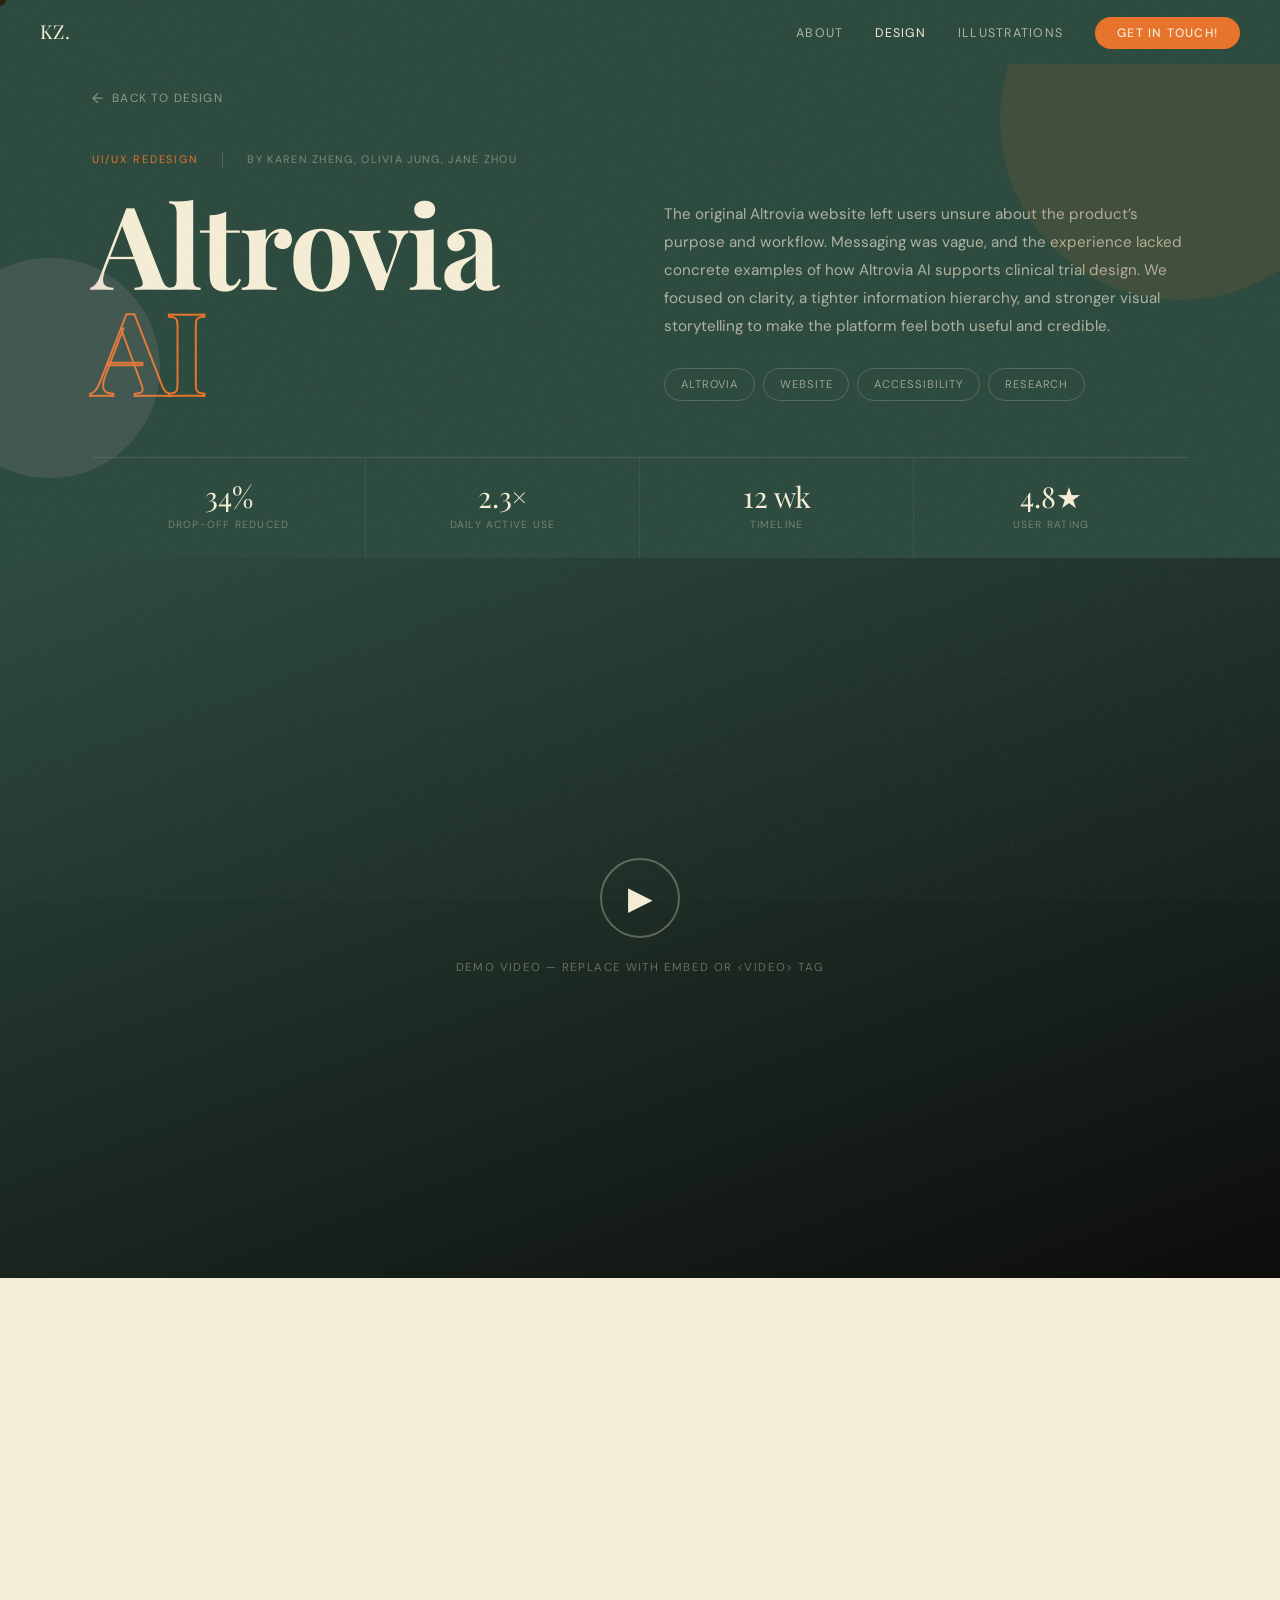
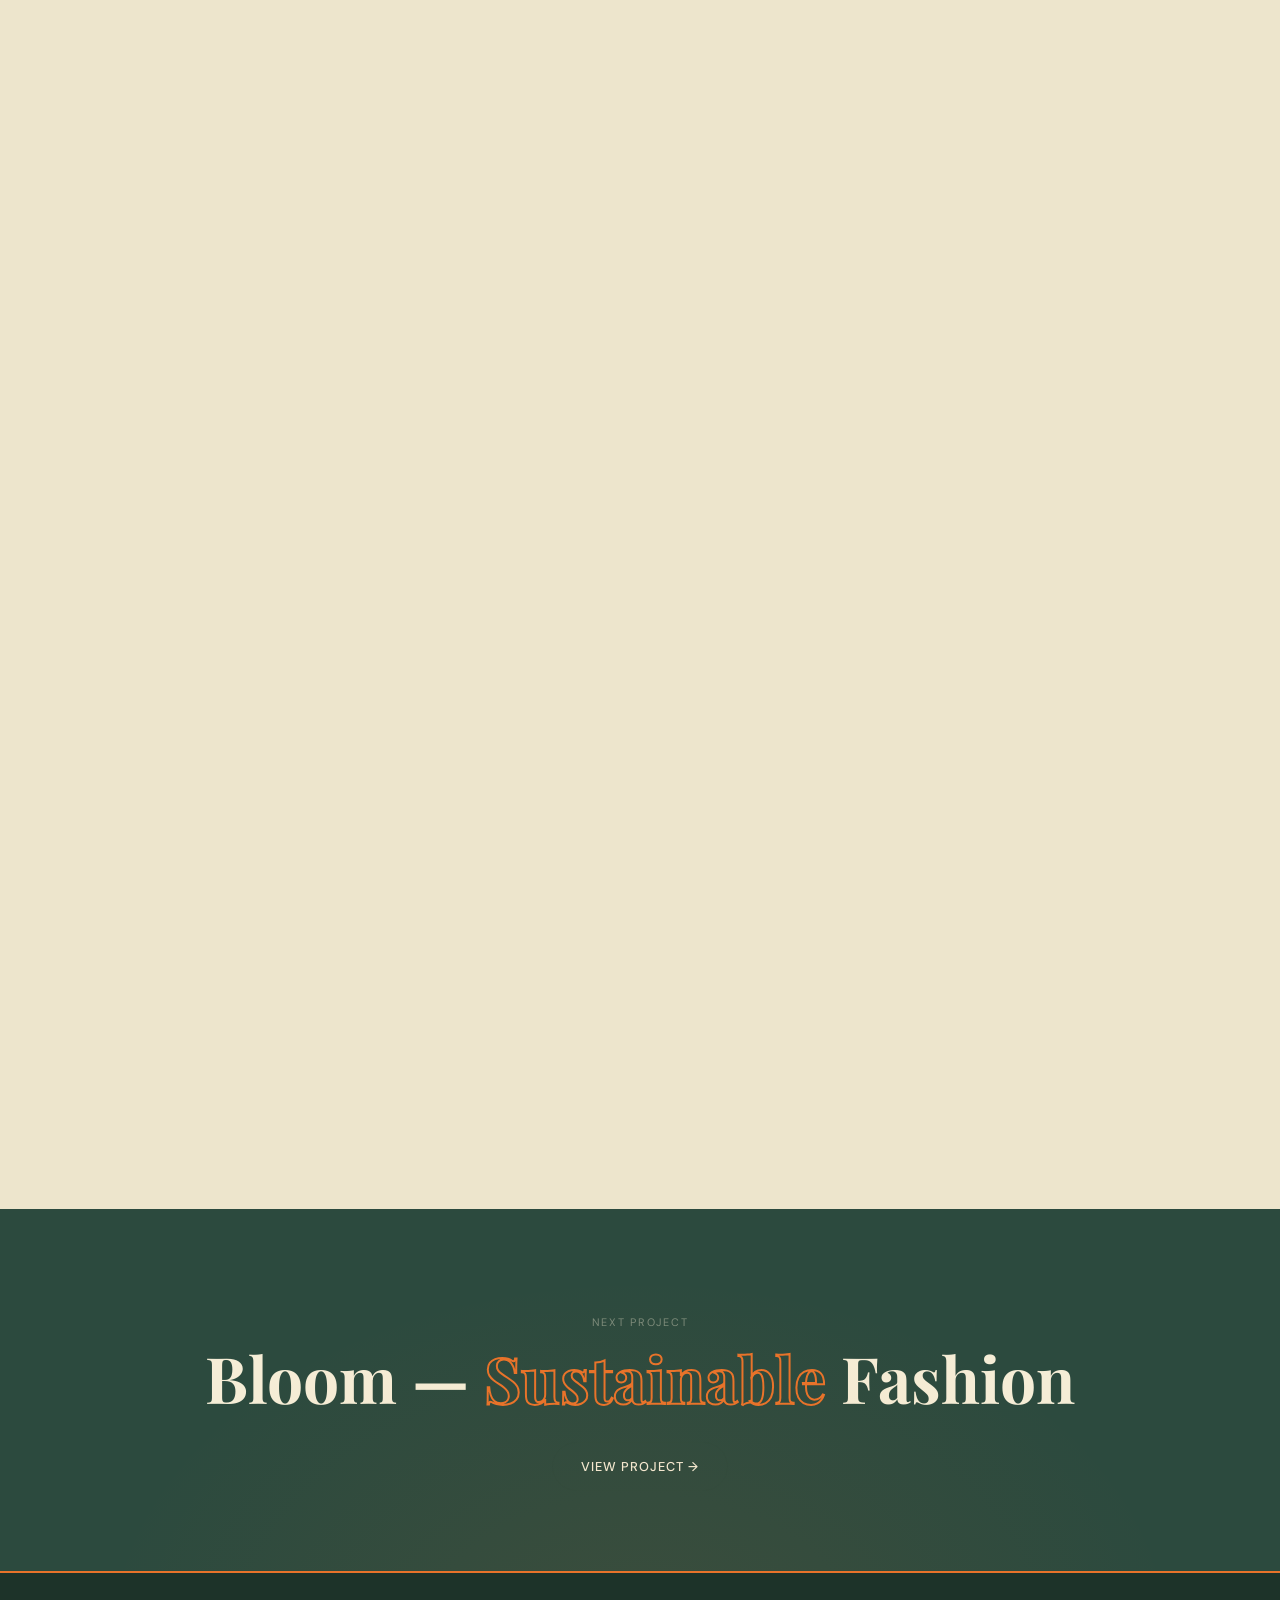
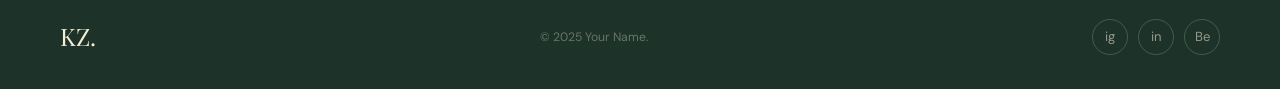
==== Altrovia.html @ 51921fb5 "meow" ====
<!DOCTYPE html>
<html lang="en">
<head>
  <meta charset="UTF-8"/>
  <meta name="viewport" content="width=device-width, initial-scale=1.0"/>
  <title>Altrovia AI — UI/UX Redesign</title>

  <link rel="preconnect" href="https://fonts.googleapis.com">
  <link rel="preconnect" href="https://fonts.gstatic.com" crossorigin>
  <link href="https://fonts.googleapis.com/css2?family=Playfair+Display:ital,wght@0,700;1,700&family=DM+Sans:wght@300;400;500&display=swap" rel="stylesheet">

  <link rel="stylesheet" href="css/style.css">
  <style>
    body { cursor: none; }

    /* ════════════════════════════════════════════════════════
       PROJECT HERO
    ════════════════════════════════════════════════════════ */
    .project-hero {
      background: var(--green);
      padding: 60px 0 0;
      position: relative;
      overflow: hidden;
    }
    .project-hero::before {
      content: '';
      position: absolute; top: -60px; right: -80px;
      width: 360px; height: 360px;
      background: var(--orange); border-radius: 50%; opacity: .1;
      pointer-events: none;
    }
    .project-hero::after {
      content: '';
      position: absolute; bottom: 80px; left: -60px;
      width: 220px; height: 220px;
      background: var(--mauve); border-radius: 50%; opacity: .15;
      pointer-events: none;
    }

    /* ── Back link ── */
    .back-link {
      display: inline-flex; align-items: center; gap: 8px;
      font-size: .74rem; letter-spacing: .1em; text-transform: uppercase;
      color: rgba(245,237,214,.5);
      transition: color .2s, gap .2s;
      margin-bottom: 40px;
    }
    .back-link:hover { color: var(--cream); gap: 12px; }
    .back-link::before { content: '←'; font-size: .9rem; }

    /* ── Top metadata strip ── */
    .project-meta-strip {
      display: flex; align-items: center; gap: 24px; flex-wrap: wrap;
      margin-bottom: 20px;
    }
    .project-cat {
      font-size: .68rem; letter-spacing: .16em; text-transform: uppercase;
      color: var(--orange);
    }
    .meta-divider { width: 1px; height: 14px; background: rgba(245,237,214,.2); }
    .project-year {
      font-size: .68rem; letter-spacing: .12em; text-transform: uppercase;
      color: rgba(245,237,214,.4);
    }

    /* ── Title + blurb ── */
    .project-title-wrap {
      display: grid;
      grid-template-columns: 1fr 1fr;
      gap: 48px;
      align-items: end;
      padding-bottom: 56px;
    }
    .project-title {
      font-family: var(--font-title);
      /* doubled size */
      font-size: clamp(2.8rem, 9vw, 9rem);
      line-height: .92; color: var(--cream);
      letter-spacing: -.02em;
    }
    .project-title em {
      font-style: normal;
      -webkit-text-stroke: 2px var(--orange);
      color: transparent;
    }
    /* .project-blurb-col {} */
    .project-blurb {
      font-size: .95rem; line-height: 1.85;
      color: rgba(245,237,214,.65);
      margin-bottom: 28px;
    }
    .project-tags { display: flex; flex-wrap: wrap; gap: 8px; }
    .project-tag {
      padding: 6px 16px; border-radius: var(--r-pill);
      border: 1.5px solid rgba(245,237,214,.2);
      font-size: .7rem; letter-spacing: .08em; text-transform: uppercase;
      color: rgba(245,237,214,.55);
      transition: border-color .2s, color .2s;
    }
    .project-tag:hover { border-color: var(--orange); color: var(--cream); }

    /* ── Stat row ── */
    .project-stats {
      display: grid;
      grid-template-columns: repeat(4, 1fr);
      border-top: 1px solid rgba(245,237,214,.12);
    }
    .project-stat {
      padding: 24px 0;
      border-right: 1px solid rgba(245,237,214,.08);
      display: flex;
      flex-direction: column;
      align-items: center;
      justify-content: center;
      text-align: center;
    }
    .project-stat:last-child { border-right: none; }
    .stat-val {
      font-family: var(--font-title);
      font-size: 1.8rem; color: var(--cream); line-height: 1;
      margin-bottom: 6px;
    }
    .stat-lbl {
      font-size: .65rem; letter-spacing: .12em; text-transform: uppercase;
      color: rgba(245,237,214,.35);
    }

    /* ════════════════════════════════════════════════════════
       VIDEO SECTION
    ════════════════════════════════════════════════════════ */
    #video-section {
      background: var(--ink);
      padding: 0;
    }
    .video-wrap {
      position: relative;
      width: 100%;
      aspect-ratio: 16 / 9;
      background: #0d0d0b;
      overflow: hidden;
    }
    .video-wrap iframe,
    .video-wrap video {
      position: absolute; inset: 0;
      width: 100%; height: 100%;
      border: none;
    }
    /* Placeholder when no video is set */
    .video-placeholder {
      position: absolute; inset: 0;
      display: flex; flex-direction: column;
      align-items: center; justify-content: center;
      gap: 20px;
      background: linear-gradient(160deg, var(--green) 0%, #0d0d0b 100%);
    }
    .play-ring {
      width: 80px; height: 80px; border-radius: 50%;
      border: 2.5px solid rgba(245,237,214,.3);
      display: flex; align-items: center; justify-content: center;
      font-size: 2rem; color: var(--cream);
      transition: border-color .2s, transform .2s;
    }
    .video-placeholder:hover .play-ring { border-color: var(--orange); transform: scale(1.08); }
    .video-placeholder p {
      font-size: .72rem; letter-spacing: .12em; text-transform: uppercase;
      color: rgba(245,237,214,.35);
    }

    /* ════════════════════════════════════════════════════════
       PROJECT OVERVIEW (below video)
    ════════════════════════════════════════════════════════ */
    #overview {
      background: var(--cream);
      padding: 80px 0;
    }
    .overview-grid {
      display: grid;
      grid-template-columns: 1fr 1fr;
      gap: 72px;
      align-items: start;
    }
    .overview-label {
      font-size: .68rem; letter-spacing: .16em; text-transform: uppercase;
      color: var(--orange); margin-bottom: 14px;
    }
    .overview-title {
      font-family: var(--font-title);
      font-size: clamp(1.8rem, 3.5vw, 2.8rem);
      line-height: 1.05; margin-bottom: 24px; color: var(--ink);
    }
    .overview-title em { font-style: italic; color: var(--green); }
    .overview-body {
      font-size: .92rem; line-height: 1.9; color: var(--ink-muted);
    }
    .overview-body + .overview-body { margin-top: 16px; }

    /* Detail list */
    .detail-list { display: flex; flex-direction: column; gap: 20px; margin-top: 8px; }
    .detail-row {
      display: flex; gap: 16px; padding-bottom: 20px;
      border-bottom: 1px solid var(--border);
    }
    .detail-row:last-child { border-bottom: none; padding-bottom: 0; }
    .detail-key {
      font-size: .68rem; letter-spacing: .12em; text-transform: uppercase;
      color: var(--ink-muted); min-width: 90px; padding-top: 2px;
    }
    .detail-val { font-size: .9rem; color: var(--ink); line-height: 1.55; }

    /* ════════════════════════════════════════════════════════
       PROCESS SECTION (masonry galleries)
    ════════════════════════════════════════════════════════ */
    #process-section {
      background: var(--surface);
      padding: 80px 0 100px;
    }
    .process-header {
      display: flex; align-items: flex-end; justify-content: space-between;
      margin-bottom: 56px; gap: 24px;
    }
    .process-header-left {}

    /* Phase dividers */
    .phase-block { margin-bottom: 72px; }
    .phase-block:last-child { margin-bottom: 0; }
    .phase-label-row {
      display: flex; align-items: center; gap: 16px;
      margin-bottom: 28px;
    }
    .phase-num {
      font-family: var(--font-title); font-size: 3.5rem;
      color: var(--border); line-height: 1;
    }
    /* .phase-info {} */
    .phase-tag {
      font-size: .66rem; letter-spacing: .14em; text-transform: uppercase;
      color: var(--orange); margin-bottom: 4px;
    }
    .phase-title {
      font-family: var(--font-title);
      font-size: 1.5rem; color: var(--ink); line-height: 1.1;
    }
    .phase-desc {
      font-size: .88rem; line-height: 1.75; color: var(--ink-muted);
      max-width: 600px; margin-bottom: 28px;
    }

    /* ── MASONRY (same engine as illustrations page) ── */
    .masonry {
      columns: 4;
      column-gap: 14px;
    }
    .masonry-item {
      break-inside: avoid;
      margin-bottom: 14px;
      border-radius: var(--r-lg);
      overflow: hidden;
      cursor: pointer;
      position: relative;
      background: var(--cream);
      border: 1px solid var(--border);
    }
    .masonry-item img {
      display: block; width: 100%; height: 100%;
      object-fit: cover;
      transition: transform .5s var(--ease);
      border-radius: 0;
    }
    .masonry-item .img-placeholder {
      width: 100%;
      display: flex; align-items: center; justify-content: center;
      flex-direction: column; gap: 8px;
      font-size: 2rem; color: var(--ink-muted);
      background: var(--surface);
    }
    .masonry-item .overlay {
      position: absolute; inset: 0;
      background: rgba(44,74,62,.0);
      display: flex; align-items: flex-end; padding: 16px;
      transition: background .3s var(--ease);
      border-radius: var(--r-lg);
    }
    .masonry-item:hover .overlay { background: rgba(44,74,62,.55); }
    .masonry-item:hover img       { transform: scale(1.04); }
    .overlay-title {
      font-family: var(--font-title); font-size: .95rem; color: var(--cream);
      opacity: 0; transform: translateY(6px);
      transition: opacity .28s, transform .28s;
      line-height: 1.2;
    }
    .masonry-item:hover .overlay-title { opacity: 1; transform: translateY(0); }

    @media (max-width: 1100px) { .masonry { columns: 3; } }
    @media (max-width: 720px)  { .masonry { columns: 2; column-gap: 10px; } .masonry-item { margin-bottom: 10px; } }
    @media (max-width: 420px)  { .masonry { columns: 1; } }

    /* ════════════════════════════════════════════════════════
       LIGHTBOX
    ════════════════════════════════════════════════════════ */
    .lightbox {
      position: fixed; inset: 0; z-index: 1000;
      background: rgba(20,18,14,.94);
      backdrop-filter: blur(14px);
      display: flex; align-items: center; justify-content: center;
      padding: 24px;
      opacity: 0; visibility: hidden;
      transition: opacity .3s var(--ease), visibility 0s linear .3s;
    }
    .lightbox.open {
      opacity: 1; visibility: visible;
      transition: opacity .3s var(--ease), visibility 0s linear 0s;
    }

    .lb-inner {
      display: grid;
      grid-template-columns: 1fr 300px;
      max-width: 1060px; width: 100%;
      max-height: 88vh;
      background: var(--cream);
      border-radius: var(--r-xl);
      overflow: hidden;
      box-shadow: 0 40px 120px rgba(0,0,0,.55);
      transform: scale(.94) translateY(12px);
      transition: transform .32s var(--ease);
      will-change: transform;
    }
    .lightbox.open .lb-inner { transform: scale(1) translateY(0); }

    /* Dragging state for swipe-down */
    .lb-inner.dragging { transition: none; }

    /* ── Image side ── */
    .lb-img-wrap {
      position: relative;
      display: flex; align-items: center; justify-content: center;
      background: var(--surface);
      overflow: hidden;
      min-height: 360px;
    }
    .lb-img-wrap img {
      max-width: 100%; max-height: 88vh;
      width: 100%; height: 100%;
      object-fit: contain;
      border-radius: 0; display: block;
    }
    .lb-img-wrap .img-placeholder {
      width: 100%; min-height: 360px;
      display: flex; align-items: center; justify-content: center;
      flex-direction: column; gap: 14px;
      font-size: 4.5rem; color: var(--ink-muted);
    }

    /* Arrows */
    .lb-arrow {
      position: absolute; top: 50%; transform: translateY(-50%);
      width: 42px; height: 42px; border-radius: 50%;
      background: rgba(245,237,214,.88); border: none;
      display: flex; align-items: center; justify-content: center;
      cursor: pointer; font-size: 1rem; color: var(--ink);
      transition: background .2s, transform .2s; z-index: 2;
    }
    .lb-arrow:hover { background: var(--orange); color: var(--cream); transform: translateY(-50%) scale(1.08); }
    .lb-prev { left: 12px; }
    .lb-next { right: 12px; }

    /* ── Info panel ── */
    .lb-info {
      display: flex; flex-direction: column;
      padding: 32px 28px;
      border-left: 1px solid var(--border);
      overflow-y: auto; min-height: 0;
    }
    .lb-close {
      align-self: flex-end; flex-shrink: 0;
      width: 34px; height: 34px; border-radius: 50%;
      border: 1.5px solid var(--border); background: transparent;
      display: flex; align-items: center; justify-content: center;
      cursor: pointer; font-size: .95rem; color: var(--ink-muted);
      transition: background .2s, color .2s;
      margin-bottom: 28px;
    }
    .lb-close:hover { background: var(--green); color: var(--cream); border-color: var(--green); }

    /* Swipe-down handle (mobile) */
    .lb-drag-handle {
      display: none;
      width: 40px; height: 4px;
      background: var(--border); border-radius: 2px;
      margin: 0 auto 20px;
    }

    .lb-counter { font-size: .66rem; letter-spacing: .14em; text-transform: uppercase; color: var(--orange); margin-bottom: 10px; }
    .lb-title   { font-family: var(--font-title); font-size: 1.6rem; line-height: 1.1; color: var(--ink); margin-bottom: 10px; }
    .lb-medium  { font-size: .7rem; letter-spacing: .1em; text-transform: uppercase; color: var(--ink-muted); margin-bottom: 18px; }
    .lb-caption { font-size: .88rem; line-height: 1.8; color: var(--ink-muted); flex: 1; margin-bottom: 20px; }
    .lb-tags    { display: flex; flex-wrap: wrap; gap: 7px; margin-top: auto; }
    .lb-tag     { padding: 5px 13px; border-radius: var(--r-pill); border: 1.5px solid var(--border); font-size: .68rem; letter-spacing: .06em; text-transform: uppercase; color: var(--ink-muted); }
    .lb-progress      { height: 2px; background: var(--border); margin-top: 20px; border-radius: 2px; overflow: hidden; }
    .lb-progress-fill { height: 100%; background: var(--orange); transition: width .3s var(--ease); }

    /* ── Mobile lightbox ── */
    @media (max-width: 720px) {
      .lightbox  { padding: 0; align-items: flex-end; }
      .lb-inner  {
        grid-template-columns: 1fr;
        grid-template-rows: auto auto;
        max-height: 96svh;
        border-radius: var(--r-xl) var(--r-xl) 0 0;
        width: 100%;
      }
      .lb-drag-handle { display: block; }
      .lb-img-wrap { min-height: 50vw; max-height: 58svh; }
      .lb-info {
        padding: 0 22px 32px;
        border-left: none; border-top: 1px solid var(--border);
        max-height: 42svh;
      }
      .lb-close   { display: none; }
      .lb-arrow   { display: none; }
      .lb-title   { font-size: 1.25rem; }
      .swipe-hint { display: flex; align-items: center; gap: 8px; font-size: .66rem; letter-spacing: .1em; text-transform: uppercase; color: var(--ink-muted); margin-bottom: 14px; }
      .swipe-hint::before { content: '← swipe →'; }
    }
    @media (min-width: 721px) {
      .swipe-hint { display: none; }
    }

    /* ════════════════════════════════════════════════════════
       NEXT PROJECT FOOTER CTA
    ════════════════════════════════════════════════════════ */
    .next-project {
      background: var(--green);
      padding: 80px 0;
      text-align: center;
      position: relative; overflow: hidden;
    }
    .next-project::before {
      content: '';
      position: absolute; inset: 0;
      background: radial-gradient(ellipse at 50% 120%, var(--orange) 0%, transparent 60%);
      opacity: .08;
    }
    .next-label { font-size: .68rem; letter-spacing: .16em; text-transform: uppercase; color: rgba(245,237,214,.4); margin-bottom: 14px; }
    .next-title {
      font-family: var(--font-title);
      font-size: clamp(2rem, 5vw, 4rem);
      color: var(--cream); line-height: 1.0; margin-bottom: 32px;
    }
    .next-title em { font-style: normal; -webkit-text-stroke: 2px var(--orange); color: transparent; }

    /* ════════════════════════════════════════════════════════
       RESPONSIVE
    ════════════════════════════════════════════════════════ */
    @media (max-width: 900px) {
      .project-title-wrap { grid-template-columns: 1fr; gap: 28px; padding-bottom: 40px; }
      .project-stats { grid-template-columns: repeat(2, 1fr); }
      .project-stat { border-right: none; border-bottom: 1px solid rgba(245,237,214,.08); padding: 20px 0; }
      .project-stat:nth-child(2n) { padding-left: 24px; }
      .overview-grid { grid-template-columns: 1fr; gap: 40px; }
      .process-header { flex-direction: column; align-items: flex-start; gap: 16px; }
    }
    @media (max-width: 640px) {
      .project-stats { grid-template-columns: repeat(2, 1fr); }
      .project-hero { padding: 104px 0 0; }
    }
  </style>
</head>
<body>

  <div class="cursor" id="cursor"></div>

  <!-- ── NAV ─────────────────────────────────────────────── -->
  <nav>
    <a href="index.html" class="nav-logo">KZ.</a>
    <ul class="nav-links">
      <li><a href="index.html#about">About</a></li>
      <li><a href="index.html#design" style="color:var(--cream);">Design</a></li>
      <li><a href="illustrations.html">Illustrations</a></li>
      <li><a href="index.html#contact" class="nav-cta">Get in touch!</a></li>
    </ul>
    <div class="hamburger" id="hamburger" aria-label="Menu">
      <span></span><span></span><span></span>
    </div>
  </nav>
  <div class="mobile-menu" id="mobileMenu">
    <a href="index.html#about"   class="mob-link">About</a>
    <a href="index.html#design" class="mob-link">Design</a>
    <a href="illustrations.html" class="mob-link">Illustrations</a>
    <div class="mob-divider"></div>
    <a href="index.html#contact" class="mob-link mob-cta">Get in touch! ✦</a>
  </div>

  <!-- ════════════════════════════════════════════════════
       PROJECT HERO
  ════════════════════════════════════════════════════ -->
  <header class="project-hero">
    <div class="container">

      <!-- CONFIG: href back to wherever the project was linked from -->
      <a href="index.html#design" class="back-link">Back to Design</a>

      <div class="project-meta-strip">
        <span class="project-cat">UI/UX Redesign</span>
        <div class="meta-divider"></div>
        <span class="project-year">By Karen Zheng, Olivia Jung, Jane Zhou</span>
      </div>

      <div class="project-title-wrap">
        <div>
          <h1 class="project-title">Altrovia <em>AI</em></h1>
        </div>
        <div class="project-blurb-col">
          <p class="project-blurb">
            The original Altrovia website left users unsure about the product’s
            purpose and workflow. Messaging was vague, and the experience lacked
            concrete examples of how Altrovia AI supports clinical trial design.
            We focused on clarity, a tighter information hierarchy, and stronger
            visual storytelling to make the platform feel both useful and credible.
          </p>
          <div class="project-tags">
            <span class="project-tag">Altrovia</span>
            <span class="project-tag">Website</span>
            <span class="project-tag">Accessibility</span>
            <span class="project-tag">Research</span>
          </div>
        </div>
      </div>

      <!-- CONFIG: update numbers -->
      <div class="project-stats">
        <div class="project-stat">
          <div class="stat-val">34%</div>
          <div class="stat-lbl">Drop-off Reduced</div>
        </div>
        <div class="project-stat">
          <div class="stat-val">2.3×</div>
          <div class="stat-lbl">Daily Active Use</div>
        </div>
        <div class="project-stat">
          <div class="stat-val">12 wk</div>
          <div class="stat-lbl">Timeline</div>
        </div>
        <div class="project-stat">
          <div class="stat-val">4.8★</div>
          <div class="stat-lbl">User Rating</div>
        </div>
      </div>

    </div>
  </header>

  <!-- ════════════════════════════════════════════════════
       VIDEO
  ════════════════════════════════════════════════════ -->
  <section id="video-section">
    <div class="video-wrap">
      <!--
        CONFIG: Paste your demo video here. Three options:

        A) YouTube embed:
        <iframe src="https://www.youtube.com/embed/YOUR_VIDEO_ID?autoplay=0&rel=0"
                allow="accelerometer; autoplay; clipboard-write; encrypted-media; gyroscope; picture-in-picture"
                allowfullscreen></iframe>

        B) Vimeo embed:
        <iframe src="https://player.vimeo.com/video/YOUR_VIDEO_ID"
                allow="autoplay; fullscreen; picture-in-picture"
                allowfullscreen></iframe>

        C) Self-hosted video file:
        <video controls poster="images/projects/wavelength/thumbnail.jpg">
          <source src="images/projects/wavelength/demo.mp4" type="video/mp4">
        </video>

        Until you add a real video, the placeholder below shows:
      -->
      <div class="video-placeholder" id="videoPlaceholder">
        <div class="play-ring">▶</div>
        <p>Demo video — replace with embed or &lt;video&gt; tag</p>
      </div>
    </div>
  </section>

  <!-- ════════════════════════════════════════════════════
       OVERVIEW
  ════════════════════════════════════════════════════ -->
  <section id="overview">
    <div class="container">
      <div class="overview-grid">

        <div class="reveal">
          <p class="overview-label">Problem</p>
          <h2 class="overview-title">Altrovia wasn't clear<br>about its value.</h2>
          <p class="overview-body">
            The original site did not clearly communicate Altrovia AI’s value or
            how it fits into a researcher’s workflow. Users needed faster access
            to the product’s core capabilities and practical use cases.
          </p>
          <p class="overview-body" style="margin-top:16px;">
            The redesign made the product narrative more direct while also
            showcasing interface screens so visitors can immediately understand
            how Altrovia supports trial planning and analysis.
          </p>
        </div>

        <div class="reveal reveal-delay-1">
          <p class="overview-label">Solution</p>
          <h2 class="overview-title">Clarify the product<br>and show how it works.</h2>
          <p class="overview-body">
            We rephrased website descriptions to make Altrovia AI’s functionality
            clear and concise. We also incorporated a concrete visual of the
            interface so viewers can see what designing a clinical trial looks like,
            rather than just reading about it.
          </p>
          <div class="detail-list" style="margin-top:24px;">
            <div class="detail-row">
              <span class="detail-key">Role</span>
              <span class="detail-val">UI/UX Redesign</span>
            </div>
            <div class="detail-row">
              <span class="detail-key">Team</span>
              <span class="detail-val">Karen, Olivia, Jane</span>
            </div>
            <div class="detail-row">
              <span class="detail-key">Focus</span>
              <span class="detail-val">Clarity, accessibility, interactivity</span>
            </div>
          </div>
        </div>

      </div>
    </div>
  </section>

  <!-- ════════════════════════════════════════════════════
       PROCESS — masonry galleries per phase
  ════════════════════════════════════════════════════ -->
  <section id="process-section">
    <div class="container">

      <div class="process-header reveal">
        <div class="process-header-left">
          <h2 class="overview-title" style="margin-bottom:0;">How it came <em>together.</em></h2>
        </div>
      </div>

      <!-- ══ PHASE 1 ══════════════════════════════════════ -->
      <div class="phase-block reveal">
        <div class="phase-label-row">
          <div class="phase-num">01</div>
          <div class="phase-info">
            <h3 class="phase-title">Start with wireframes and references.</h3>
          </div>
        </div>
        <p class="phase-desc">
          We opened the redesign by building wireframes and mapping reference
          patterns. The objective was to establish a cleaner information
          hierarchy and present Altrovia’s core capabilities in a more credible,
          approachable way.
        </p>

        <!--
          CONFIG: Add images for this phase.
          Each .masonry-item needs:
            data-title   : image title in lightbox
            data-medium  : subtitle (e.g. "User Interview Notes")
            data-caption : description shown in the panel
            data-tags    : comma-separated

          Replace .img-placeholder with <img src="..." alt="...">
          Heights on placeholders control the masonry puzzle effect —
          vary them (200px, 300px, 400px etc.) for visual rhythm.
        -->
        <div class="masonry" data-gallery="phase1">

          <div class="masonry-item"
            data-title="Wireframe 1" data-medium="Design · Altrovia"
            data-caption="Initial wireframe showing the homepage structure and feature hierarchy, grounded in Altrovia's core product goals."
            data-tags="wireframe,home,structure">
            <img src="images/Altrovia_Images/Altrovia_Wireframe1.png" alt="Altrovia wireframe 1">
            <div class="overlay"><div class="overlay-title">Wireframe 1</div></div>
          </div>

          <div class="masonry-item"
            data-title="Wireframe 2" data-medium="Design · Altrovia"
            data-caption="Second wireframe emphasizing onboarding flow and clear value communication for researchers."
            data-tags="wireframe,onboarding,clarity">
            <img src="images/Altrovia_Images/Altrovia_Wireframe2.png" alt="Altrovia wireframe 2">
            <div class="overlay"><div class="overlay-title">Wireframe 2</div></div>
          </div>

          <div class="masonry-item"
            data-title="Wireframe 3" data-medium="Design · Altrovia"
            data-caption="Third wireframe iteration focused on the main task flow and streamlined access to core functionality."
            data-tags="wireframe,workflow,interaction">
            <img src="images/Altrovia_Images/Altrovia_Wireframe3.png" alt="Altrovia wireframe 3">
            <div class="overlay"><div class="overlay-title">Wireframe 3</div></div>
          </div>

          <div class="masonry-item"
            data-title="Wireframe 4" data-medium="Design · Altrovia"
            data-caption="Final wireframe used to align the page layout and navigation before moving into high-fidelity polish."
            data-tags="wireframe,final,layout">
            <img src="images/Altrovia_Images/Altrovia_Wireframe4.png" alt="Altrovia wireframe 4">
            <div class="overlay"><div class="overlay-title">Wireframe 4</div></div>
          </div>

          <!--
          <div class="masonry-item"
            data-title="HMW Workshop Notes" data-medium="Synthesis · FigJam"
            data-caption="'How Might We' session with the full team. 80+ prompts reduced to 12 actionable directions. The winning frame: 'curiosity over correction'."
            data-tags="ideation,workshop,synthesis">
            <div class="img-placeholder" style="height:200px;background:linear-gradient(160deg,var(--green),var(--mauve));">💡</div>
            <div class="overlay"><div class="overlay-title">HMW Workshop Notes</div></div>
          </div>
          -->

        </div>
      </div>

      <!-- ══ PHASE 2 ══════════════════════════════════════ -->
      <div class="phase-block reveal">
        <div class="phase-label-row">
          <div class="phase-num">02</div>
          <div class="phase-info">
            <h3 class="phase-title">Draft, refine, and simplify.</h3>
          </div>
        </div>
        <p class="phase-desc">
          From wireframes to Figma prototypes, we refined the interface to reduce
          friction and improve clarity. Each iteration prioritized straightforward
          navigation and meaningful content over decorative detail.
        </p>

        <div class="masonry" data-gallery="phase2">

          <div class="masonry-item"
            data-title="Lo-fi Sketches" data-medium="Design · Paper"
            data-caption="First round of sketches exploring the check-in flow. Deliberately rough — I've learned that high-fidelity wireframes too early anchors teams to specific solutions."
            data-tags="sketches,lo-fi,ideation">
            <div class="img-placeholder" style="height:360px;background:linear-gradient(145deg,#e8e0d0,var(--surface));border:1px solid var(--border);">✏️</div>
            <div class="overlay"><div class="overlay-title">Lo-fi Sketches</div></div>
          </div>

          <div class="masonry-item"
            data-title="Mid-fi Wireframes" data-medium="Design · Figma"
            data-caption="8 screens covering the core check-in loop. Focus at this stage was purely on information hierarchy and interaction model — no visual styling."
            data-tags="wireframes,mid-fi,figma">
            <div class="img-placeholder" style="height:280px;background:linear-gradient(155deg,var(--surface),var(--mauve));">📐</div>
            <div class="overlay"><div class="overlay-title">Mid-fi Wireframes</div></div>
          </div>

          <div class="masonry-item"
            data-title="Usability Test Recordings" data-medium="Research · Maze"
            data-caption="Round 2 usability test. Task completion rate went from 58% to 84% between rounds 1 and 2. The home screen hierarchy was the biggest blocker."
            data-tags="usability,testing,research">
            <div class="img-placeholder" style="height:220px;background:linear-gradient(160deg,var(--orange),var(--olive));">🎥</div>
            <div class="overlay"><div class="overlay-title">Usability Test Recordings</div></div>
          </div>

          <div class="masonry-item"
            data-title="Interaction Flows" data-medium="Design · Figma"
            data-caption="The full check-in flow mapped end-to-end. Every micro-interaction documented — timing, easing, transition type — before handoff to engineering."
            data-tags="interaction,flows,figma">
            <div class="img-placeholder" style="height:300px;background:linear-gradient(135deg,var(--green),var(--purple));">🔀</div>
            <div class="overlay"><div class="overlay-title">Interaction Flows</div></div>
          </div>

          <div class="masonry-item"
            data-title="Prototype — Check-in Flow" data-medium="Design · Principle"
            data-caption="High-fidelity prototype built in Principle for testing. The key interaction: a single dial that lets users set their emotional temperature without labeling it."
            data-tags="prototype,interaction,hifi">
            <div class="img-placeholder" style="height:400px;background:linear-gradient(150deg,var(--mauve),var(--orange));">📱</div>
            <div class="overlay"><div class="overlay-title">Prototype — Check-in Flow</div></div>
          </div>

        </div>
      </div>

      <!-- ══ PHASE 3 ══════════════════════════════════════ -->
      <div class="phase-block reveal">
        <div class="phase-label-row">
          <div class="phase-num">03</div>
          <div class="phase-info">
            <h3 class="phase-title">Combine strengths and polish the final product.</h3>
          </div>
        </div>
        <p class="phase-desc">
          Finally, we combined the strongest ideas from each concept, polished the
          designs, and delivered a final prototype that makes clinical trial
          planning easier to understand and easier to engage with.
        </p>

        <div class="masonry" data-gallery="phase3">

          <div class="masonry-item"
            data-title="Color System" data-medium="Visual Design · Figma"
            data-caption="Palette built around warmth and softness — intentionally avoiding clinical blues and greens. Each color has a named emotional association documented in the design tokens."
            data-tags="color,design system,tokens">
            <div class="img-placeholder" style="height:240px;background:linear-gradient(160deg,var(--mauve),var(--olive),var(--purple));">🎨</div>
            <div class="overlay"><div class="overlay-title">Color System</div></div>
          </div>

          <div class="masonry-item"
            data-title="Component Library" data-medium="Visual Design · Figma"
            data-caption="87 components across 12 categories, all with documented variants and states. Built with auto-layout and variables for easy theming."
            data-tags="components,design system,figma">
            <div class="img-placeholder" style="height:320px;background:linear-gradient(145deg,var(--green),var(--olive));">🧩</div>
            <div class="overlay"><div class="overlay-title">Component Library</div></div>
          </div>

          <div class="masonry-item"
            data-title="Final Screens — Home" data-medium="Visual Design · Figma"
            data-caption="The home screen after 11 iterations. No streak counter. No gamification. Just a warm prompt, today's check-in, and a quiet record of the past week."
            data-tags="final ui,screens,ios">
            <div class="img-placeholder" style="height:440px;background:linear-gradient(155deg,var(--mauve),var(--green));">✨</div>
            <div class="overlay"><div class="overlay-title">Final Screens — Home</div></div>
          </div>

          <div class="masonry-item"
            data-title="Dark Mode System" data-medium="Visual Design · Figma"
            data-caption="Dark mode was designed in parallel, not as an afterthought. Every color token has a corresponding dark-mode value. Tested for WCAG AA compliance throughout."
            data-tags="dark mode,accessibility,tokens">
            <div class="img-placeholder" style="height:270px;background:linear-gradient(145deg,#1a1a18,var(--purple));">🌙</div>
            <div class="overlay"><div class="overlay-title">Dark Mode System</div></div>
          </div>

          <div class="masonry-item"
            data-title="Motion Spec" data-medium="Visual Design · Principle"
            data-caption="Every animation in the app documented with easing curves, duration values, and intent. The check-in transition took 3 rounds to feel right — not too slow, not jarring."
            data-tags="motion,animation,spec">
            <div class="img-placeholder" style="height:200px;background:linear-gradient(160deg,var(--orange),var(--purple));">🎬</div>
            <div class="overlay"><div class="overlay-title">Motion Spec</div></div>
          </div>

        </div>
      </div>

    </div>
  </section>

  <!-- ════════════════════════════════════════════════════
       NEXT PROJECT CTA
  ════════════════════════════════════════════════════ -->
  <div class="next-project">
    <div class="container">
      <p class="next-label">Next Project</p>
      <!-- CONFIG: link to your next project page -->
      <h2 class="next-title">Bloom — <em>Sustainable</em> Fashion</h2>
      <a href="project.html" class="btn btn-outline">View Project →</a>
    </div>
  </div>

  <!-- ════════════════════════════════════════════════════
       FOOTER
  ════════════════════════════════════════════════════ -->
  <footer>
    <div class="footer-inner">
      <a href="index.html" class="footer-logo">KZ.</a>
      <p class="footer-copy">&copy; 2025 Your Name.</p>
      <div class="footer-socials">
        <a href="#" class="footer-soc" title="Instagram">ig</a>
        <a href="#" class="footer-soc" title="LinkedIn">in</a>
        <a href="#" class="footer-soc" title="Behance">Be</a>
      </div>
    </div>
  </footer>

  <!-- ════════════════════════════════════════════════════
       LIGHTBOX (single, shared across all galleries)
  ════════════════════════════════════════════════════ -->
  <div class="lightbox" id="lightbox" role="dialog" aria-modal="true">
    <div class="lb-inner" id="lbInner">

      <div class="lb-img-wrap" id="lbImgWrap">
        <button class="lb-arrow lb-prev" id="lbPrev" aria-label="Previous">&#8592;</button>
        <button class="lb-arrow lb-next" id="lbNext" aria-label="Next">&#8594;</button>
      </div>

      <div class="lb-info" id="lbInfoPanel">
        <div class="lb-drag-handle" id="lbDragHandle"></div>
        <button class="lb-close" id="lbClose" aria-label="Close">&#x2715;</button>
        <div class="swipe-hint"></div>
        <div class="lb-counter" id="lbCounter">1 / 5</div>
        <h2 class="lb-title"   id="lbTitle">Title</h2>
        <p  class="lb-medium"  id="lbMedium">Medium</p>
        <p  class="lb-caption" id="lbCaption">Caption text</p>
        <div class="lb-tags"   id="lbTags"></div>
        <div class="lb-progress">
          <div class="lb-progress-fill" id="lbProgressFill"></div>
        </div>
      </div>

    </div>
  </div>

  <script src="js/main.js"></script>
  <script>
  /* ══════════════════════════════════════════════════════
     LIGHTBOX + GALLERY ENGINE
  ══════════════════════════════════════════════════════ */
  (function () {

    const lightbox  = document.getElementById('lightbox');
    const lbInner   = document.getElementById('lbInner');
    const lbImgWrap = document.getElementById('lbImgWrap');
    const lbTitle   = document.getElementById('lbTitle');
    const lbMedium  = document.getElementById('lbMedium');
    const lbCaption = document.getElementById('lbCaption');
    const lbCounter = document.getElementById('lbCounter');
    const lbTags    = document.getElementById('lbTags');
    const lbFill    = document.getElementById('lbProgressFill');
    const lbClose   = document.getElementById('lbClose');
    const lbPrev    = document.getElementById('lbPrev');
    const lbNext    = document.getElementById('lbNext');
    const lbDrag    = document.getElementById('lbDragHandle');

    // All items across every gallery on the page
    const allItems = Array.from(document.querySelectorAll('.masonry-item'));
    let currentIndex = 0;
    let currentPool  = allItems; // items in the same phase as the opened image

    /* ── Open ── */
    function openLightbox(item) {
      // Build pool: same phase gallery as clicked item
      const parentGallery = item.closest('.masonry');
      currentPool  = Array.from(parentGallery.querySelectorAll('.masonry-item'));
      currentIndex = currentPool.indexOf(item);
      render();
      lightbox.classList.add('open');
      document.body.style.overflow = 'hidden';
    }

    /* ── Render current item into lightbox ── */
    function render() {
      const item = currentPool[currentIndex];

      // Clear image area (preserve buttons)
      lbImgWrap.querySelectorAll('img, .img-placeholder').forEach(el => el.remove());

      const srcImg = item.querySelector('img');
      if (srcImg) {
        const img = new Image();
        img.src = srcImg.src;
        img.alt = item.dataset.title || '';
        // ensure it fills the box properly
        img.style.width  = '100%';
        img.style.height = '100%';
        img.style.objectFit = 'contain';
        lbImgWrap.insertBefore(img, lbPrev);
      } else {
        const ph = item.querySelector('.img-placeholder').cloneNode(true);
        ph.style.cssText = 'width:100%;min-height:300px;height:100%;font-size:4rem;';
        lbImgWrap.insertBefore(ph, lbPrev);
      }

      lbTitle.textContent   = item.dataset.title   || '';
      lbMedium.textContent  = item.dataset.medium  || '';
      lbCaption.textContent = item.dataset.caption || '';
      lbCounter.textContent = `${currentIndex + 1} / ${currentPool.length}`;

      lbTags.innerHTML = '';
      (item.dataset.tags || '').split(',').filter(Boolean).forEach(t => {
        const s = document.createElement('span');
        s.className = 'lb-tag';
        s.textContent = t.trim();
        lbTags.appendChild(s);
      });

      lbFill.style.width = `${((currentIndex + 1) / currentPool.length) * 100}%`;
      lbPrev.style.opacity = '1';
      lbNext.style.opacity = '1';
    }

    /* ── Close ── */
    function close() {
      lightbox.classList.remove('open');
      document.body.style.overflow = '';
      resetDrag();
    }

    /* ── Navigate ── */
    function navigate(dir) {
      const total = currentPool.length;
      let next = currentIndex + dir;
      if (next < 0) next = total - 1;
      if (next >= total) next = 0;
      currentIndex = next;
      render();
    }

    /* ── Bind items ── */
    allItems.forEach(item => item.addEventListener('click', () => openLightbox(item)));

    lbClose.addEventListener('click', close);
    lbPrev.addEventListener('click',  e => { e.stopPropagation(); navigate(-1); });
    lbNext.addEventListener('click',  e => { e.stopPropagation(); navigate(+1); });
    lightbox.addEventListener('click', e => { if (e.target === lightbox) close(); });

    document.addEventListener('keydown', e => {
      if (!lightbox.classList.contains('open')) return;
      if (e.key === 'Escape')     close();
      if (e.key === 'ArrowLeft')  navigate(-1);
      if (e.key === 'ArrowRight') navigate(+1);
    });

    /* ════════════════════════════════════════════════════
       TOUCH — horizontal swipe (next/prev)
                + vertical swipe-down to close
    ════════════════════════════════════════════════════ */
    let touchStartX = 0, touchStartY = 0;
    let dragStartY  = 0, dragging = false;
    const CLOSE_THRESHOLD = 80; // px pulled down to trigger close

    function resetDrag() {
      lbInner.style.transform = '';
      lbInner.style.opacity   = '';
      lbInner.classList.remove('dragging');
      dragging = false;
    }

    lightbox.addEventListener('touchstart', e => {
      touchStartX = e.touches[0].clientX;
      touchStartY = e.touches[0].clientY;
      dragStartY  = touchStartY;
      dragging    = false;
    }, { passive: true });

    lightbox.addEventListener('touchmove', e => {
      const dx = e.touches[0].clientX - touchStartX;
      const dy = e.touches[0].clientY - touchStartY;

      // Decide gesture direction on first move
      if (!dragging && Math.abs(dy) > 8 && Math.abs(dy) > Math.abs(dx)) {
        // Vertical — only allow pull-down (positive dy)
        if (dy > 0) {
          dragging = true;
          lbInner.classList.add('dragging');
        }
      }

      if (dragging) {
        const pull = Math.max(0, dy);
        const scale = 1 - (pull / window.innerHeight) * 0.15;
        lbInner.style.transform = `translateY(${pull}px) scale(${scale})`;
        lbInner.style.opacity   = String(1 - pull / (window.innerHeight * 0.6));
        e.preventDefault(); // prevent page scroll while dragging
      }
    }, { passive: false });

    lightbox.addEventListener('touchend', e => {
      if (dragging) {
        const dy = e.changedTouches[0].clientY - dragStartY;
        if (dy > CLOSE_THRESHOLD) {
          // Animate out then close
          lbInner.style.transition = 'transform .3s ease, opacity .3s ease';
          lbInner.style.transform  = `translateY(100%)`;
          lbInner.style.opacity    = '0';
          setTimeout(() => { close(); lbInner.style.transition = ''; }, 300);
        } else {
          // Snap back
          lbInner.style.transition = 'transform .25s ease, opacity .25s ease';
          resetDrag();
          setTimeout(() => { lbInner.style.transition = ''; }, 260);
        }
        return;
      }

      // Horizontal swipe
      const dx = e.changedTouches[0].clientX - touchStartX;
      const dy = e.changedTouches[0].clientY - touchStartY;
      if (Math.abs(dx) > 44 && Math.abs(dy) < Math.abs(dx)) {
        navigate(dx < 0 ? +1 : -1);
      }
    }, { passive: true });

    /* ════════════════════════════════════════════════════
       SCROLL REVEAL — stagger items per phase block
    ════════════════════════════════════════════════════ */
    const obs = new IntersectionObserver(entries => {
      entries.forEach(e => {
        if (e.isIntersecting) {
          e.target.style.opacity   = '1';
          e.target.style.transform = 'translateY(0)';
          obs.unobserve(e.target);
        }
      });
    }, { threshold: 0.06 });

    allItems.forEach((item, i) => {
      item.style.opacity   = '0';
      item.style.transform = 'translateY(18px)';
      item.style.transition = `opacity .45s ease ${(i % 4) * 70}ms, transform .45s ease ${(i % 4) * 70}ms`;
      obs.observe(item);
    });

  })();
  </script>
</body>
</html>
---- css/style.css ----
/* ============================================================
   PORTFOLIO — style.css
   CONFIG: Edit :root variables to customize colors & fonts
============================================================ */

/* ── TOKENS ──────────────────────────────────────────────── */
:root {
  /* Core palette */
  --green:    #2C4A3E;
  --cream:    #F5EDD6;
  --orange:   #E8732A;
  --mauve:    #BAA1AD;
  --olive:    #A9AC83;
  --purple:   #948BAA;

  --ink:      #1A1A18;
  --ink-muted:#5C5248;
  --border:   rgba(44,74,62,.14);

  /* Semantic aliases */
  --bg:       var(--cream);
  --surface:  #EDE5CC;

  /* Fonts — drop woff2 files into /fonts/ to activate */
  --font-title: 'AvauntStencil', 'Playfair Display', Georgia, serif;
  --font-body:  'LumiosTypewriter', 'DM Sans', sans-serif;

  /* Radii */
  --r-sm:  10px;
  --r-md:  18px;
  --r-lg:  28px;
  --r-xl:  40px;
  --r-pill:999px;

  --ease: cubic-bezier(.25,.46,.45,.94);
}

/* ── CUSTOM FONTS ────────────────────────────────────────── */
@font-face {
  font-family: 'AvauntStencil';
  src: url('../fonts/AvauntStencil.woff2') format('woff2');
  font-display: swap;
}
@font-face {
  font-family: 'LumiosTypewriter';
  src: url('../fonts/LumiosTypewriter.woff2') format('woff2');
  font-display: swap;
}

/* ── RESET ───────────────────────────────────────────────── */
*, *::before, *::after { box-sizing: border-box; margin: 0; padding: 0; }
html { scroll-behavior: smooth; }
body {
  background: var(--cream);
  color: var(--ink);
  font-family: var(--font-body);
  line-height: 1.65;
  overflow-x: hidden;
  cursor: none;
}
a { color: inherit; text-decoration: none; }
img { display: block; width: 100%; }
ul { list-style: none; }

/* ── NOISE OVERLAY ───────────────────────────────────────── */
body::before {
  content: '';
  position: fixed; inset: 0;
  background-image: url("data:image/svg+xml,%3Csvg viewBox='0 0 256 256' xmlns='http://www.w3.org/2000/svg'%3E%3Cfilter id='n'%3E%3CfeTurbulence type='fractalNoise' baseFrequency='0.85' numOctaves='4' stitchTiles='stitch'/%3E%3C/filter%3E%3Crect width='100%25' height='100%25' filter='url(%23n)' opacity='1'/%3E%3C/svg%3E");
  opacity: .03;
  pointer-events: none;
  z-index: 9998;
}

/* ── CUSTOM CURSOR ───────────────────────────────────────── */
.cursor {
  position: fixed;
  width: 12px; height: 12px;
  border-radius: 50%;
  background: var(--orange);
  pointer-events: none;
  z-index: 9999;
  transform: translate(-50%,-50%);
  transition: width .18s var(--ease), height .18s var(--ease), background .18s;
  mix-blend-mode: multiply;
}
.cursor.grow { width: 36px; height: 36px; background: var(--purple); }

/* ── LAYOUT ──────────────────────────────────────────────── */
.container { max-width: 1160px; margin: 0 auto; padding: 25px 32px 0 32px; }
section { padding: 96px 0; }

/* ── NAV ─────────────────────────────────────────────────── */
nav {
  position: fixed; top: 0; left: 0; right: 0;
  z-index: 100;
  background: var(--green);
  padding: 0 40px;
  height: 64px;
  display: flex; align-items: center; justify-content: space-between;
  overflow: visible;
}
.nav-logo {
  font-family: var(--font-title);
  font-size: 1.2rem;
  color: var(--cream);
  letter-spacing: .02em;
}
.nav-links { display: flex; gap: 32px; align-items: center; }
.nav-links a {
  font-size: .78rem; letter-spacing: .1em; text-transform: uppercase;
  color: rgba(245,237,214,.65); transition: color .2s;
}
.nav-links a:hover { color: var(--cream); }
.nav-cta {
  background: var(--orange) !important;
  color: var(--cream) !important;
  padding: 8px 22px; border-radius: var(--r-pill);
  font-size: .76rem !important; letter-spacing: .09em; font-weight: 500;
  transition: background .2s, transform .18s !important;
}
.nav-cta:hover { background: #d4621e !important; transform: scale(1.04) !important; }

/* ── HAMBURGER ───────────────────────────────────────────── */
.hamburger {
  display: none;
  flex-direction: column; gap: 5px;
  cursor: pointer; padding: 6px; border-radius: 8px;
  transition: background .2s;
  z-index: 102; position: relative;
}
.hamburger:hover { background: rgba(245,237,214,.1); }
.hamburger span {
  width: 22px; height: 2px; background: var(--cream);
  border-radius: 2px; display: block;
  transition: all .28s var(--ease);
}
.hamburger.open span:nth-child(1) { transform: rotate(45deg) translate(5px,5px); }
.hamburger.open span:nth-child(2) { opacity: 0; transform: scaleX(0); }
.hamburger.open span:nth-child(3) { transform: rotate(-45deg) translate(5px,-5px); }

/* ── MOBILE DROPDOWN ─────────────────────────────────────── */
.mobile-menu {
  position: fixed;
  top: 72px; right: 16px;
  width: min(240px, calc(100vw - 32px));
  background: var(--green);
  border: 1px solid rgba(245,237,214,.15);
  border-radius: var(--r-lg);
  box-shadow: 0 16px 48px rgba(0,0,0,.25);
  z-index: 200;
  display: flex; flex-direction: column;
  padding: 8px;
  opacity: 0; visibility: hidden;
  transform: translateY(-8px) scale(.96);
  transform-origin: top right;
  transition: opacity .2s var(--ease), transform .2s var(--ease), visibility 0s linear .2s;
}
.mobile-menu.open {
  opacity: 1; visibility: visible; transform: translateY(0) scale(1);
  transition: opacity .2s var(--ease), transform .2s var(--ease), visibility 0s linear 0s;
}
.mobile-menu a {
  display: flex; align-items: center; padding: 12px 16px;
  border-radius: var(--r-md);
  font-size: .82rem; letter-spacing: .08em; text-transform: uppercase;
  color: rgba(245,237,214,.7); transition: background .15s, color .15s;
}
.mobile-menu a:hover { background: rgba(245,237,214,.08); color: var(--cream); }
.mobile-menu .mob-divider { height: 1px; background: rgba(245,237,214,.12); margin: 4px 8px; }
.mobile-menu .mob-cta {
  background: var(--orange); color: var(--cream) !important;
  justify-content: center; margin-top: 2px; border-radius: var(--r-md);
}
.mobile-menu .mob-cta:hover { background: #d4621e !important; }

/* ── HERO ────────────────────────────────────────────────── */
#hero {
  background: var(--green);
  min-height: 100svh; padding: 32px 0 0;
  position: relative; overflow: hidden;
  display: flex; flex-direction: column;
}
.hero-shape-1 {
  position: absolute; top: -40px; right: -60px;
  width: 440px; height: 440px;
  background: var(--orange); border-radius: 50%; opacity: .18;
}
.hero-shape-2 {
  position: absolute; bottom: 60px; left: -80px;
  width: 300px; height: 300px;
  background: var(--olive); border-radius: 50%; opacity: .2;
}
.hero-inner {
  flex: 1; display: grid; grid-template-columns: 1fr 1fr;
  align-items: center; max-width: 1160px; width: 100%;
  margin: 0 auto; padding: 0 32px;
  min-height: calc(100svh - 64px);
  position: relative; z-index: 2; gap: 0;
}
.hero-text { padding-bottom: 72px; }
.hero-tag {
  display: inline-flex; align-items: center; gap: 8px;
  background: rgba(245,237,214,.12); border: 1px solid rgba(245,237,214,.2);
  color: rgba(245,237,214,.8);
  font-size: .72rem; letter-spacing: .12em; text-transform: uppercase;
  padding: 6px 16px; border-radius: var(--r-pill); margin-bottom: 28px;
}
.hero-tag::before { content: "✦"; color: var(--orange); }
h1.hero-name {
  font-family: var(--font-title);
  font-size: clamp(4rem, 9vw, 8rem);
  line-height: .92; letter-spacing: -.02em;
  color: rgba(245,237,214,.65);
  margin-bottom: 32px;
}
h1.hero-name .outline,
h1.hero-name .accent {
  color: rgba(245,237,214,.65);
  -webkit-text-stroke: 0;
}
.hero-bio {
  font-size: .95rem; line-height: 1.8;
  color: rgba(245,237,214,.65); max-width: 400px; margin-bottom: 40px;
}
.hero-actions { display: flex; gap: 14px; flex-wrap: wrap; }

/* ── BUTTONS ─────────────────────────────────────────────── */
.btn {
  display: inline-flex; align-items: center; gap: 8px;
  padding: 13px 28px; border-radius: var(--r-pill);
  font-size: .8rem; letter-spacing: .08em; text-transform: uppercase;
  font-family: var(--font-body); font-weight: 500;
  transition: transform .2s var(--ease), background .2s, color .2s, border-color .2s;
  cursor: pointer; border: none;
}
.btn:hover { transform: translateY(-2px) scale(1.02); }
.btn-primary     { background: var(--orange); color: var(--cream); }
.btn-primary:hover { background: #d4621e; }
.btn-outline     { border: 1.5px solid var(--border); background: transparent; color: var(--cream); }
.btn-outline:hover { background: rgba(245,237,214,.1); border-color: var(--border); }

@media (prefers-color-scheme: dark) {
  .btn-outline,
  .skill-tag {
    border-color: rgba(245,237,214,.35);
  }
}

.btn-dark        { border: 1.5px solid var(--green); background: transparent; color: var(--green); }
.btn-dark:hover  { background: var(--green); color: var(--cream); }
.btn-dark-fill   { background: var(--green); color: var(--cream); }
.btn-dark-fill:hover { background: #1d3329; }

/* ── HERO VISUAL ─────────────────────────────────────────── */
.hero-visual {
  position: relative; align-self: flex-end;
  height: 580px; display: flex; align-items: flex-end; justify-content: center;
}
.hero-visual::before {
  content: '';
  position: absolute; bottom: 0; right: 24px;
  width: 74%; height: 88%;
  background: var(--orange); border-radius: var(--r-xl) var(--r-xl) 0 0; z-index: 0;
}
.hero-visual::after {
  content: '';
  position: absolute; bottom: 0; left: 24px;
  width: 60%; height: 68%;
  background: var(--mauve); border-radius: var(--r-xl) var(--r-xl) 0 0; z-index: 0; opacity: .6;
}
.hero-img-card {
  position: relative; z-index: 1;
  width: 76%; height: 95%;
  border-radius: var(--r-xl) var(--r-xl) 0 0;
  overflow: hidden; background: var(--surface);
}
.hero-img-card img { width: 100%; height: 100%; object-fit: cover; }
.hero-img-card .placeholder {
  width: 100%; height: 100%;
  background: linear-gradient(160deg, var(--mauve) 0%, var(--purple) 100%);
  display: flex; align-items: center; justify-content: center;
  flex-direction: column; gap: 12px;
  font-family: var(--font-title); font-size: .95rem;
  color: rgba(245,237,214,.7); letter-spacing: .1em;
}
.hero-stats {
  position: absolute; left: 0; bottom: 40px;
  display: flex; flex-direction: column; gap: 10px; z-index: 3;
}
.stat-pill {
  background: var(--cream); border-radius: var(--r-md);
  padding: 10px 18px; display: flex; align-items: center; gap: 10px;
  box-shadow: 0 4px 16px rgba(0,0,0,.15);
}
.stat-pill strong { font-family: var(--font-title); font-size: 1.5rem; line-height: 1; color: var(--green); }
.stat-pill span   { font-size: .68rem; letter-spacing: .08em; text-transform: uppercase; color: var(--ink-muted); }

/* ── MARQUEE ─────────────────────────────────────────────── */
.marquee-wrap {
  overflow: hidden; background: var(--cream);
  border-top: 2px solid var(--green); border-bottom: 2px solid var(--green);
  padding: 13px 0;
}
.marquee-track {
  display: flex; gap: 56px;
  animation: marquee 20s linear infinite; width: max-content;
}
.marquee-item {
  display: flex; align-items: center; gap: 16px;
  font-family: var(--font-title); font-size: .9rem;
  letter-spacing: .06em; text-transform: uppercase; color: var(--green); white-space: nowrap;
}
.marquee-star { color: var(--orange); font-size: .7rem; }
@keyframes marquee {
  from { transform: translateX(0); }
  to   { transform: translateX(-50%); }
}

/* ── ABOUT ───────────────────────────────────────────────── */
#about { background: var(--cream); padding: 100px 0; }
.about-grid { display: grid; grid-template-columns: 1fr 1.4fr; gap: 80px; align-items: center; }
.about-img-wrap { position: relative; }
.about-img-wrap::before {
  content: '';
  position: absolute; top: -20px; left: -20px;
  width: 80%; height: 80%;
  background: var(--green); border-radius: var(--r-xl); z-index: 0;
}
.about-img-wrap::after {
  content: '';
  position: absolute; bottom: -16px; right: -16px;
  width: 50%; height: 50%;
  background: var(--orange); border-radius: var(--r-lg); z-index: 0; opacity: .7;
}
.about-img {
  position: relative; z-index: 1;
  border-radius: var(--r-xl); aspect-ratio: 1/1.25;
  overflow: hidden; background: var(--mauve);
  box-shadow: 0 20px 60px rgba(44,74,62,.2);
}
.about-img .placeholder {
  width: 100%; height: 100%;
  background: linear-gradient(140deg, var(--mauve) 0%, var(--purple) 100%);
  display: flex; align-items: center; justify-content: center; font-size: 4rem;
}
.about-badge {
  position: absolute; bottom: 32px; right: -24px; z-index: 2;
  background: var(--olive); border-radius: var(--r-md);
  padding: 16px 20px; font-family: var(--font-title);
  font-size: .82rem; letter-spacing: .05em; line-height: 1.5;
  color: var(--ink); max-width: 150px; box-shadow: 0 8px 24px rgba(0,0,0,.12);
}
.section-label {
  font-size: .7rem; letter-spacing: .16em; text-transform: uppercase;
  color: var(--orange); margin-bottom: 14px; font-weight: 500;
}
h2.section-title {
  font-family: var(--font-title);
  font-size: clamp(2.2rem, 5vw, 4rem);
  line-height: 1.05; margin-bottom: 28px;
}
h2.section-title em      { font-style: italic; color: var(--green); }
h2.section-title .outline { -webkit-text-stroke: 2px var(--green); color: transparent; font-style: normal; }
.about-body { font-size: .95rem; color: var(--ink-muted); line-height: 1.85; margin-bottom: 32px; }
.skills-list { display: flex; flex-wrap: wrap; gap: 10px; margin-top: 24px; }
.skill-tag {
  padding: 7px 18px; border-radius: var(--r-pill);
  background: transparent; border: 1.5px solid var(--border);
  font-size: .76rem; letter-spacing: .06em; color: var(--ink);
  transition: none;
}
.skill-tag:hover { background: transparent; color: var(--ink); transform: none; }

/* ── DESIGN ───────────────────────────────────────────────── */
#design { background: var(--surface); }
  .work-header { display: flex; align-items: flex-end; justify-content: space-between; margin-bottom: 15px; gap: 24px; }
.work-grid { display: grid; grid-template-columns: repeat(12, 1fr); gap: 20px; }
.project-card {
  display: block;
  border-radius: var(--r-xl); overflow: hidden; position: relative;
  background: var(--cream); border: 1.5px solid rgba(44,74,62,.1);
  transition: transform .35s var(--ease), box-shadow .35s; cursor: pointer;
}
.project-card:hover { transform: translateY(-6px) scale(1.01); box-shadow: 0 24px 60px rgba(44,74,62,.14); }
.card-1 { grid-column: span 7; min-height: 360px; }
.card-2 { grid-column: span 5; min-height: 360px; }
.card-3 { grid-column: span 5; min-height: 360px; }
.card-4 { grid-column: span 4; min-height: 360px; }
.card-5 { grid-column: span 3; min-height: 360px; }
.card-img {
  width: 100%; height: 58%;
  display: flex; align-items: center; justify-content: center;
  font-size: 3rem; transition: transform .4s var(--ease); overflow: hidden; position: relative;
}
.card-img img {
  width: 100%; height: 100%; object-fit: contain; object-position: center;
}
.card-img::after {
  content: '';
  position: absolute; bottom: -20px; right: -20px;
  width: 80px; height: 80px;
  background: rgba(255,255,255,.15); border-radius: 50%;
}
.project-card:hover .card-img { transform: scale(1.04); }
.card-1 .card-img { background: #BB9672; }
.card-2 .card-img { background: var(--mauve); }
.card-3 .card-img { background: var(--olive); }
.card-4 .card-img { background: var(--purple); }
.card-5 .card-img { background: var(--orange); }
.card-body { padding: 24px; }
.card-cat  { font-size: .66rem; letter-spacing: .13em; text-transform: uppercase; color: var(--ink-muted); margin-bottom: 8px; }
.card-title { font-family: var(--font-title); font-size: 1.3rem; margin-bottom: 8px; line-height: 1.2; color: var(--ink); }
.card-desc  { font-size: .8rem; color: var(--ink-muted); line-height: 1.65; }
.card-arrow {
  position: absolute; top: 20px; right: 20px;
  width: 36px; height: 36px; border-radius: 50%;
  background: rgba(255,255,255,.25);
  display: flex; align-items: center; justify-content: center;
  font-size: .95rem; color: var(--cream);
  transition: background .2s, transform .2s, color .2s;
}
.project-card:hover .card-arrow { background: var(--orange); transform: rotate(45deg); }

/* ── DRAWING ─────────────────────────────────────────────── */
#drawing { background: var(--cream); overflow: hidden; }
.gallery-header { display: flex; align-items: flex-end; justify-content: space-between; margin-bottom: 48px; }
.gallery-scroll-track {
  display: flex; gap: 20px; overflow-x: auto;
  padding-bottom: 20px; scrollbar-width: none; cursor: grab;
}
.gallery-scroll-track:active { cursor: grabbing; }
.gallery-scroll-track::-webkit-scrollbar { display: none; }
.gallery-item {
  flex-shrink: 0; border-radius: var(--r-xl);
  overflow: hidden; position: relative; transition: transform .3s var(--ease);
}
.gallery-item:hover { transform: scale(1.02) rotate(-.5deg); }
.gi-tall { width: 280px; height: 400px; }
.gi-wide { width: 420px; height: 280px; align-self: flex-end; }
.gi-sq   { width: 300px; height: 300px; }
.gallery-item .placeholder {
  width: 100%; height: 100%;
  display: flex; align-items: center; justify-content: center;
  flex-direction: column; gap: 12px; font-size: 2.5rem;
}
.gi-label {
  position: absolute; bottom: 14px; left: 14px;
  background: rgba(245,237,214,.9); backdrop-filter: blur(8px);
  border-radius: var(--r-pill); padding: 5px 14px;
  font-size: .7rem; letter-spacing: .09em; text-transform: uppercase; color: var(--ink);
}

/* ── CONTACT ─────────────────────────────────────────────── */
#contact { background: var(--green); padding: 100px 0; }
.contact-inner { display: grid; grid-template-columns: 1fr 1fr; gap: 80px; align-items: center; }
.contact-big {
  font-family: var(--font-title);
  font-size: clamp(3rem, 7vw, 6rem);
  line-height: .95; margin-bottom: 28px; color: var(--cream);
}
.contact-big em { font-style: italic; color: var(--orange); }
.contact-desc   { color: rgba(245,237,214,.6); font-size: .95rem; line-height: 1.8; margin-bottom: 36px; }
.contact-links  { display: flex; flex-direction: column; gap: 14px; }
.contact-link   {
  display: flex; align-items: center; gap: 14px;
  font-size: .86rem; letter-spacing: .04em; color: rgba(245,237,214,.6);
  transition: color .2s, gap .2s;
}
.contact-link:hover { color: var(--cream); gap: 20px; }
.contact-link-icon {
  width: 38px; height: 38px; border-radius: 50%;
  border: 1.5px solid rgba(245,237,214,.2);
  display: flex; align-items: center; justify-content: center;
  font-size: .85rem; flex-shrink: 0; color: var(--cream);
  transition: background .2s, border-color .2s;
}
.contact-link:hover .contact-link-icon { background: var(--orange); border-color: var(--orange); }
.contact-form {
  background: var(--cream); border-radius: var(--r-xl);
  padding: 40px; display: flex; flex-direction: column; gap: 20px;
  box-shadow: 0 24px 80px rgba(0,0,0,.25);
}
.form-group   { display: flex; flex-direction: column; gap: 8px; }
.form-label   { font-size: .72rem; letter-spacing: .12em; text-transform: uppercase; color: var(--ink-muted); }
.form-input,
.form-textarea {
  background: var(--surface); border: 1.5px solid transparent;
  border-radius: var(--r-md); padding: 13px 18px;
  font-family: var(--font-body); font-size: .9rem; color: var(--ink);
  outline: none; transition: border-color .2s; resize: none;
}
.form-input:focus, .form-textarea:focus { border-color: var(--green); }
.form-textarea { height: 130px; }
.form-submit {
  background: var(--orange); color: var(--cream); border: none;
  border-radius: var(--r-pill); padding: 15px 32px;
  font-family: var(--font-body); font-size: .82rem; letter-spacing: .09em;
  text-transform: uppercase; cursor: pointer; font-weight: 500;
  transition: background .2s, transform .2s var(--ease); align-self: flex-start;
}
.form-submit:hover { background: #d4621e; transform: translateY(-2px); }

/* ── FOOTER ──────────────────────────────────────────────── */
footer {
  background: #1d3329; color: var(--cream);
  padding: 44px 36px 32px; border-top: 2px solid var(--orange);
}
.footer-inner {
  max-width: 1160px; margin: 0 auto;
  display: flex; align-items: center; justify-content: space-between; flex-wrap: wrap; gap: 20px;
}
.footer-logo    { font-family: var(--font-title); font-size: 1.5rem; color: var(--cream); }
.footer-copy    { font-size: .76rem; color: rgba(245,237,214,.35); }
.footer-socials { display: flex; gap: 10px; }
.footer-soc {
  width: 36px; height: 36px; border-radius: 50%;
  border: 1px solid rgba(245,237,214,.2);
  display: flex; align-items: center; justify-content: center;
  font-size: .82rem; color: rgba(245,237,214,.55);
  transition: border-color .2s, color .2s, background .2s;
}
.footer-soc:hover { border-color: var(--orange); background: var(--orange); color: var(--cream); }

/* ── SCROLL REVEAL ───────────────────────────────────────── */
.reveal { opacity: 0; transform: translateY(28px); transition: opacity .7s var(--ease), transform .7s var(--ease); }
.reveal.visible { opacity: 1; transform: translateY(0); }
.reveal-delay-1 { transition-delay: .1s; }
.reveal-delay-2 { transition-delay: .2s; }
.reveal-delay-3 { transition-delay: .3s; }

/* ── RESPONSIVE ──────────────────────────────────────────── */

/* Tablet (640–1023px) */
@media (max-width: 1023px) {
  nav { padding: 0 24px; }
  .nav-links { display: none; }
  .hamburger { display: flex; }

  .hero-inner { padding: 60px 24px 0; gap: 16px; }
  h1.hero-name { font-size: clamp(3.2rem, 8vw, 6rem); }
  .hero-visual { height: 440px; }
  .hero-text   { padding-bottom: 56px; }

  .about-grid { gap: 48px; }
  .about-badge { right: -8px; }

  .work-grid { grid-template-columns: repeat(6, 1fr); gap: 16px; }
  .card-1 { grid-column: span 6; min-height: 360px; }
  .card-2, .card-3 { grid-column: span 3; min-height: 300px; }
  .card-4, .card-5 { grid-column: span 3; min-height: 280px; }

  section { padding: 72px 0; }
  .container { padding: 0 24px; }
  body { cursor: auto; }
  .cursor { display: none; }
}

/* Mobile (< 640px) */
@media (max-width: 639px) {
  nav { padding: 0 18px; }

  .hero-inner { grid-template-columns: 1fr; padding: 40px 20px 0; }
  .hero-visual { display: none; }
  h1.hero-name { font-size: clamp(3rem, 13vw, 5rem); }
  .hero-text   { padding-bottom: 56px; text-align: center; }
  .hero-actions { justify-content: center; flex-wrap: nowrap; }
  .hero-actions .btn { white-space: nowrap; }

  .about-grid { grid-template-columns: 1fr; gap: 60px; }
  .about-img-wrap { max-width: 280px; margin: 0 auto; }
  .about-badge { right: -8px; bottom: 20px; }

  .work-grid { grid-template-columns: 1fr; gap: 14px; }
  .project-card { min-height: auto; }
  .card-img { height: auto; min-height: 220px; }
  .card-img span { display: block; width: 100%; height: 100%; }
  .card-img img { height: auto; }
  .card-1, .card-2, .card-3, .card-4, .card-5 { grid-column: span 1; min-height: auto; }
  .work-header { flex-direction: column; align-items: flex-start; gap: 16px; }

  .contact-inner { grid-template-columns: 1fr; gap: 44px; }
  .contact-form  { padding: 24px 20px; }
  .contact-big   { font-size: clamp(2.4rem, 11vw, 4rem); }

  section { padding: 56px 0; }
  .container { padding: 0 20px; }

  .gi-tall { width: 220px; height: 320px; }
  .gi-wide { width: 300px; height: 220px; }
  .gi-sq   { width: 240px; height: 240px; }

  footer { padding: 36px 20px 28px; }
  .footer-inner { flex-direction: column; align-items: flex-start; gap: 16px; }

  /* Hide contact image on mobile */
  .contact-right { display: none; }

  /* Offset anchors on mobile so section headings aren't covered */
  #design, #drawing { scroll-margin-top: calc(var(--nav-height,64px) + 16px); }

  /* Arrow symbols as text on mobile */
  .card-arrow {
    font-size: 1.2rem;
    font-family: Arial, sans-serif;
  }
}
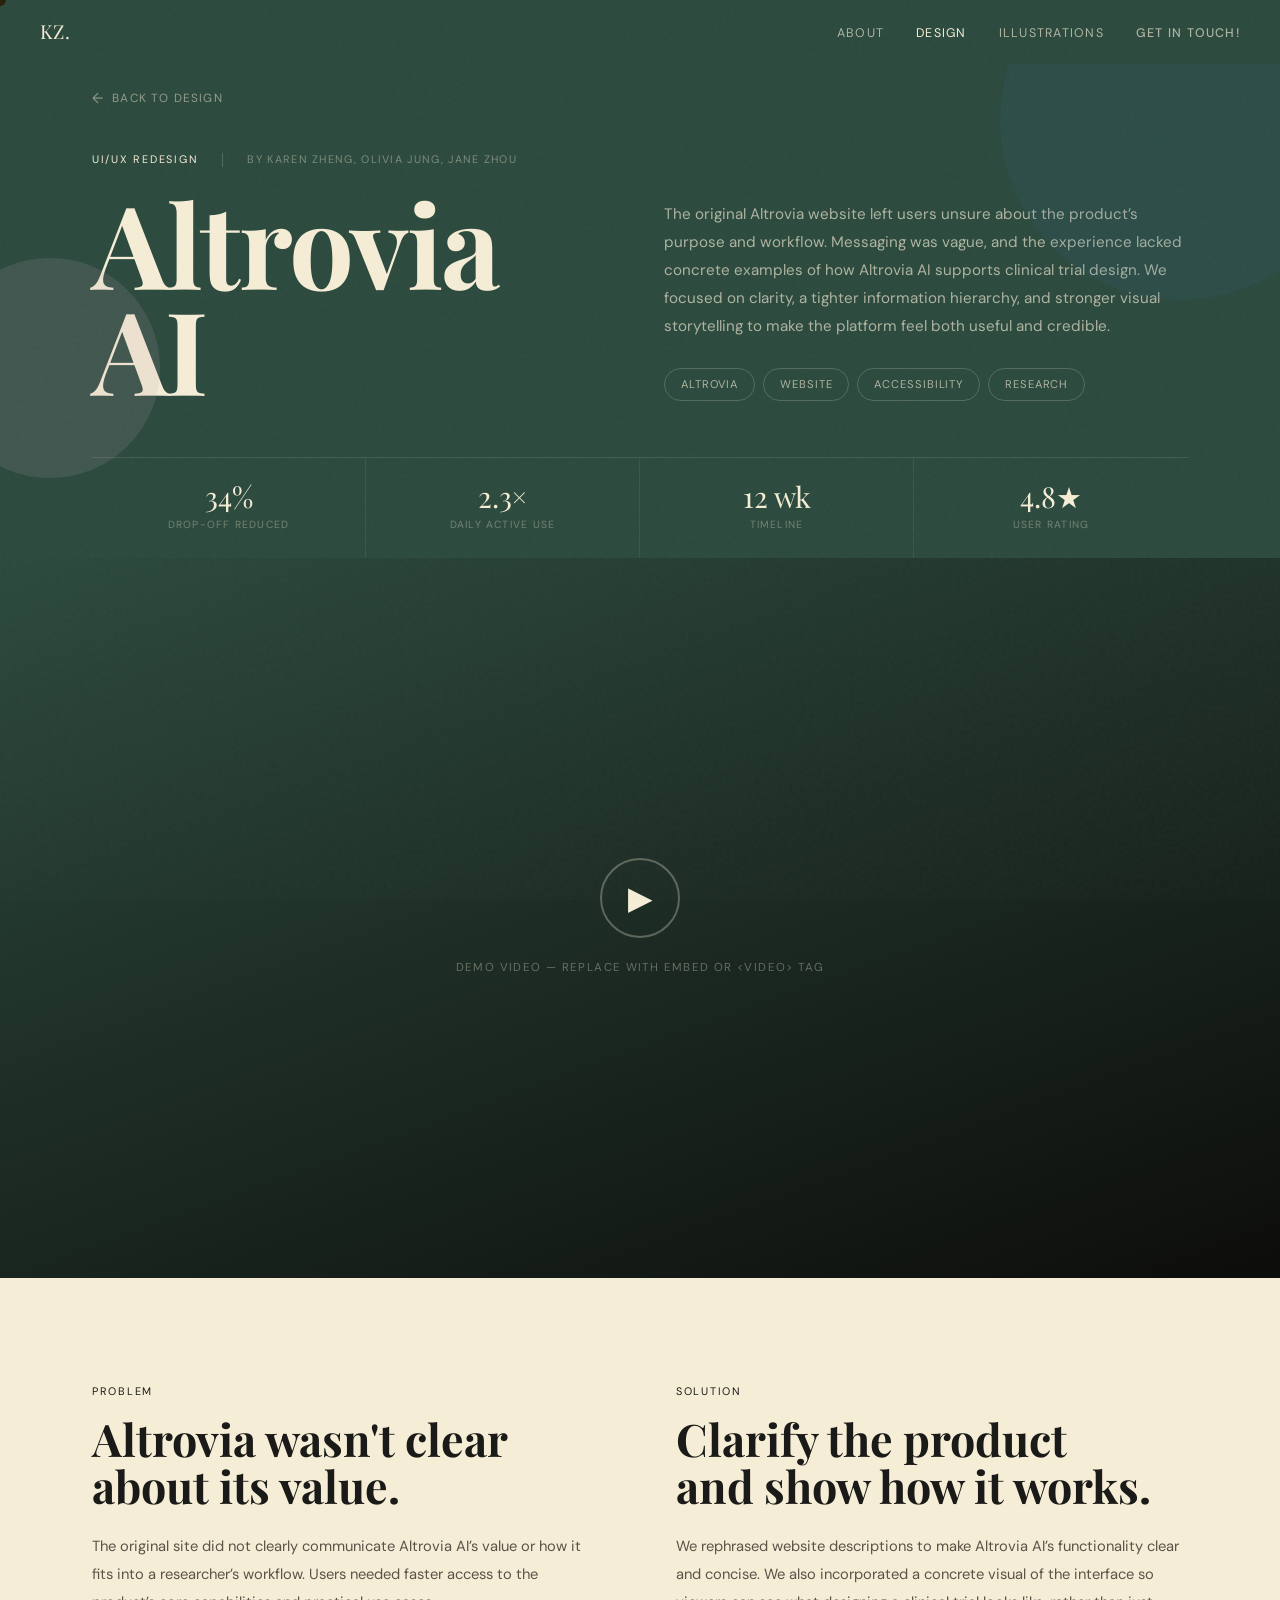
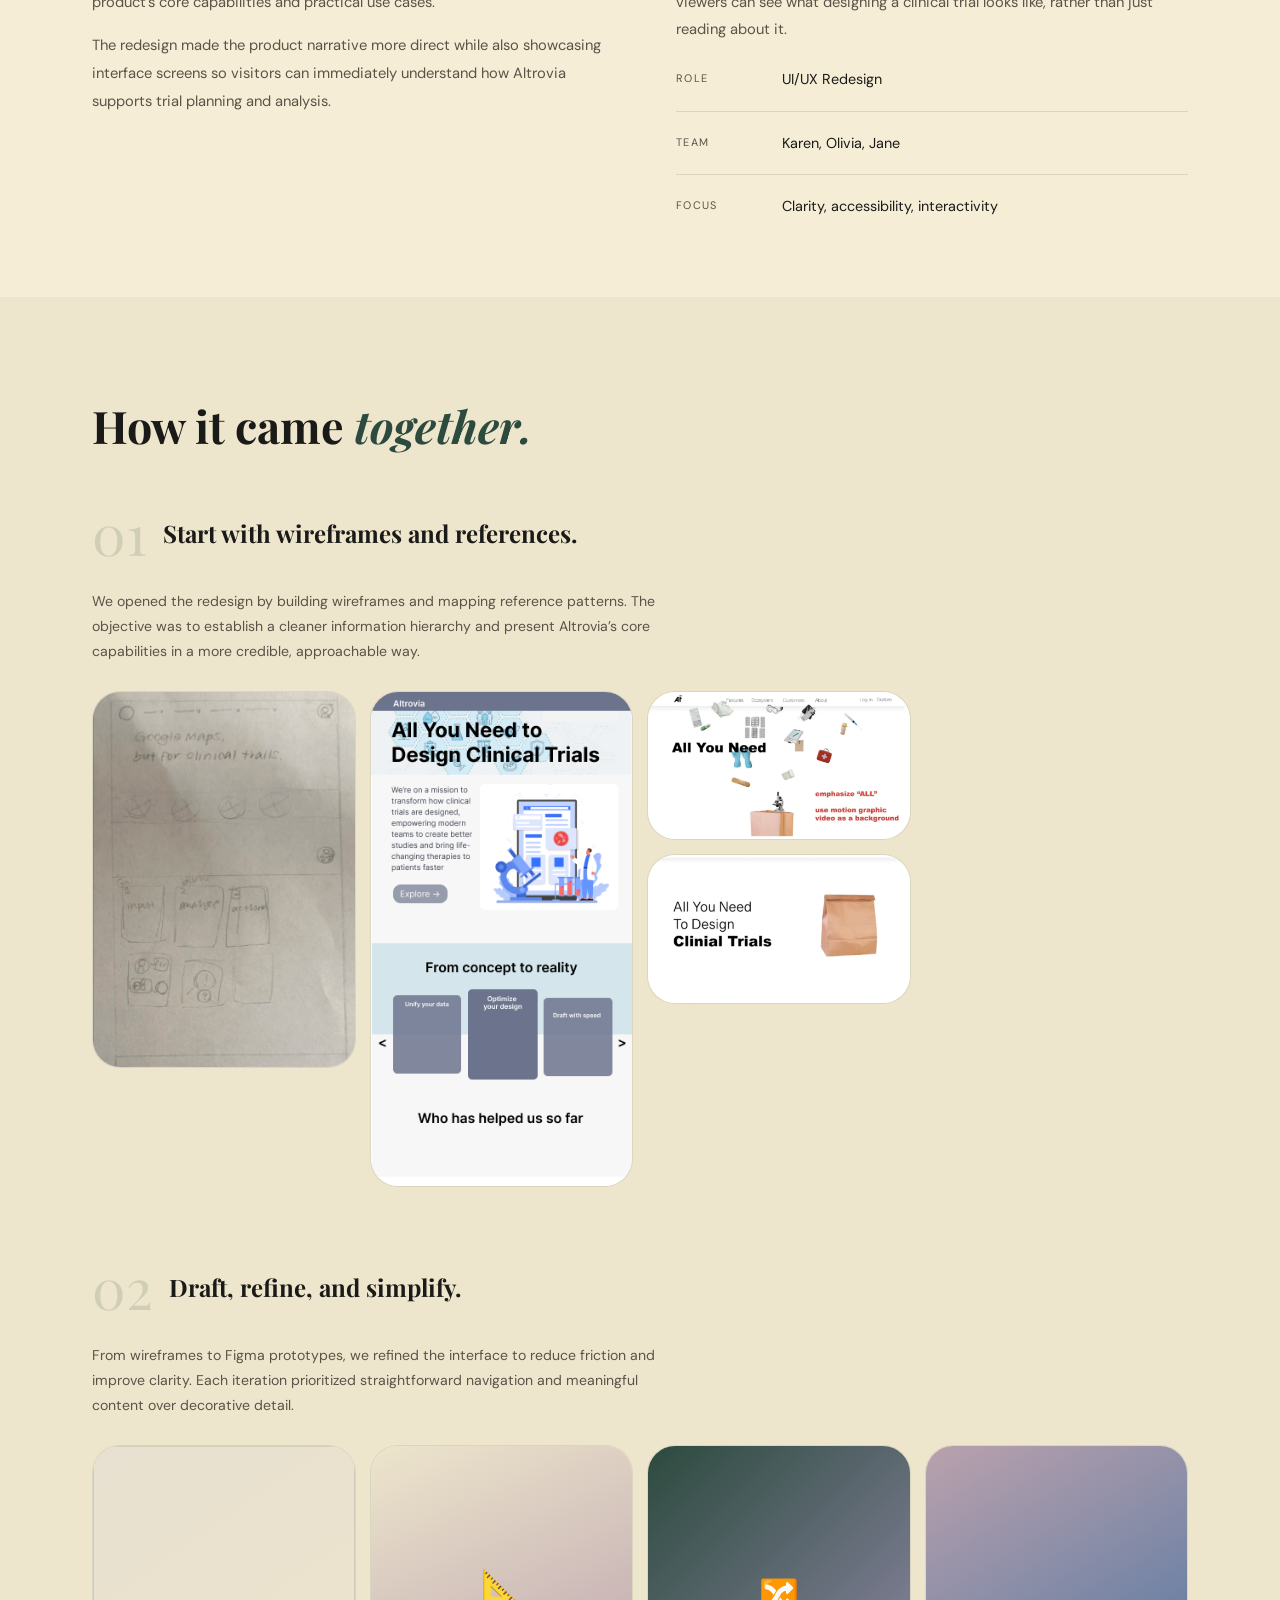
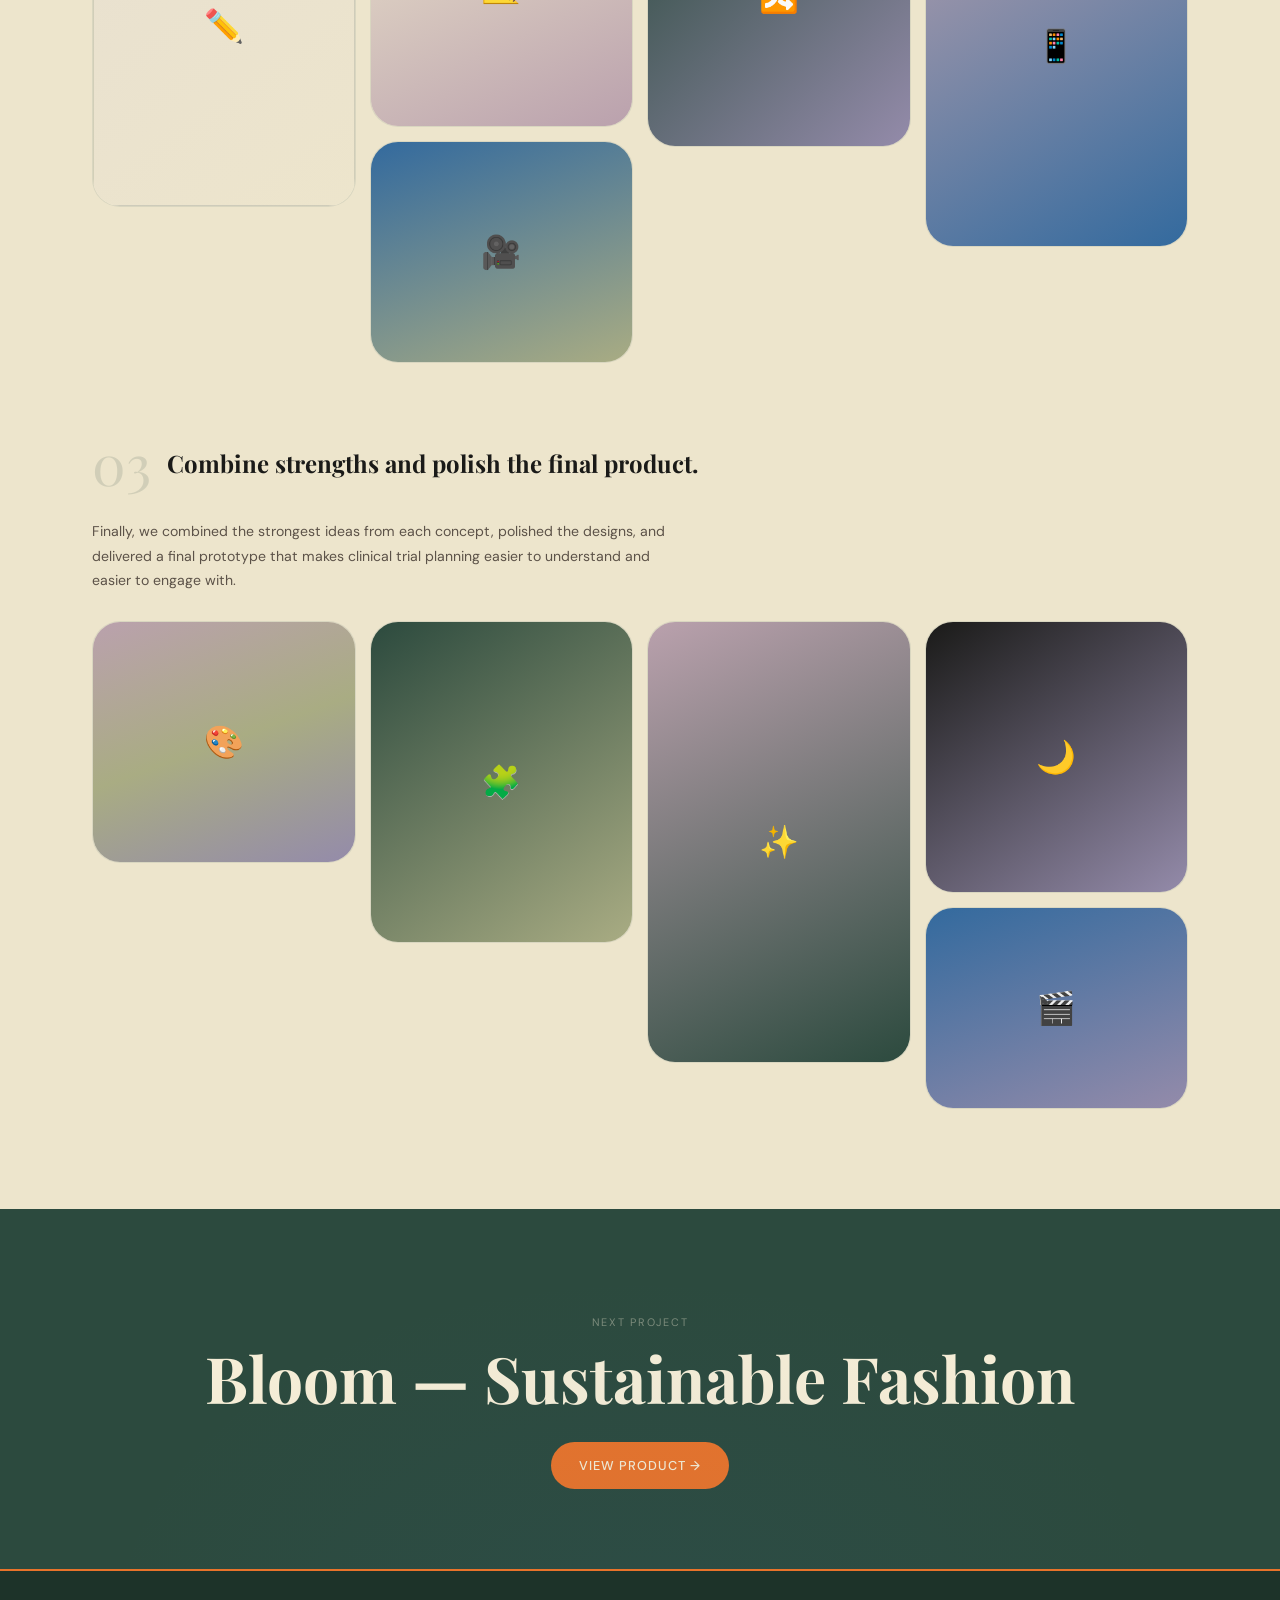
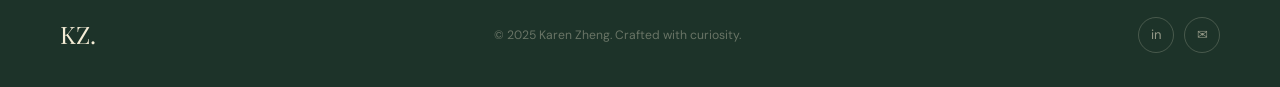
==== commit 40d9346d: "changing hero section and nav bar" ====
--- a/Altrovia.html
+++ b/Altrovia.html
@@ -26,7 +26,7 @@
       content: '';
       position: absolute; top: -60px; right: -80px;
       width: 360px; height: 360px;
-      background: var(--orange); border-radius: 50%; opacity: .1;
+      background: var(--blue); border-radius: 50%; opacity: .1;
       pointer-events: none;
     }
     .project-hero::after {
@@ -55,7 +55,7 @@
     }
     .project-cat {
       font-size: .68rem; letter-spacing: .16em; text-transform: uppercase;
-      color: var(--orange);
+      color: var(--cream);
     }
     .meta-divider { width: 1px; height: 14px; background: rgba(245,237,214,.2); }
     .project-year {
@@ -80,8 +80,8 @@
     }
     .project-title em {
       font-style: normal;
-      -webkit-text-stroke: 2px var(--orange);
-      color: transparent;
+      color: var(--cream);
+      -webkit-text-stroke: 0;
     }
     /* .project-blurb-col {} */
     .project-blurb {
@@ -94,10 +94,10 @@
       padding: 6px 16px; border-radius: var(--r-pill);
       border: 1.5px solid rgba(245,237,214,.2);
       font-size: .7rem; letter-spacing: .08em; text-transform: uppercase;
-      color: rgba(245,237,214,.55);
+      color: rgba(245,237,214,.65);
       transition: border-color .2s, color .2s;
     }
-    .project-tag:hover { border-color: var(--orange); color: var(--cream); }
+    .project-tag:hover { border-color: rgba(245,237,214,.2); color: rgba(245,237,214,.65); }
 
     /* ── Stat row ── */
     .project-stats {
@@ -181,7 +181,7 @@
     }
     .overview-label {
       font-size: .68rem; letter-spacing: .16em; text-transform: uppercase;
-      color: var(--orange); margin-bottom: 14px;
+      color: var(--ink); margin-bottom: 14px;
     }
     .overview-title {
       font-family: var(--font-title);
@@ -218,7 +218,7 @@
       display: flex; align-items: flex-end; justify-content: space-between;
       margin-bottom: 56px; gap: 24px;
     }
-    .process-header-left {}
+    /* .process-header-left {} */
 
     /* Phase dividers */
     .phase-block { margin-bottom: 72px; }
@@ -359,7 +359,7 @@
       cursor: pointer; font-size: 1rem; color: var(--ink);
       transition: background .2s, transform .2s; z-index: 2;
     }
-    .lb-arrow:hover { background: var(--orange); color: var(--cream); transform: translateY(-50%) scale(1.08); }
+    .lb-arrow:hover { background: var(--blue); color: var(--cream); transform: translateY(-50%) scale(1.08); }
     .lb-prev { left: 12px; }
     .lb-next { right: 12px; }
 
@@ -389,14 +389,14 @@
       margin: 0 auto 20px;
     }
 
-    .lb-counter { font-size: .66rem; letter-spacing: .14em; text-transform: uppercase; color: var(--orange); margin-bottom: 10px; }
+    .lb-counter { font-size: .66rem; letter-spacing: .14em; text-transform: uppercase; color: var(--blue); margin-bottom: 10px; }
     .lb-title   { font-family: var(--font-title); font-size: 1.6rem; line-height: 1.1; color: var(--ink); margin-bottom: 10px; }
     .lb-medium  { font-size: .7rem; letter-spacing: .1em; text-transform: uppercase; color: var(--ink-muted); margin-bottom: 18px; }
     .lb-caption { font-size: .88rem; line-height: 1.8; color: var(--ink-muted); flex: 1; margin-bottom: 20px; }
     .lb-tags    { display: flex; flex-wrap: wrap; gap: 7px; margin-top: auto; }
     .lb-tag     { padding: 5px 13px; border-radius: var(--r-pill); border: 1.5px solid var(--border); font-size: .68rem; letter-spacing: .06em; text-transform: uppercase; color: var(--ink-muted); }
     .lb-progress      { height: 2px; background: var(--border); margin-top: 20px; border-radius: 2px; overflow: hidden; }
-    .lb-progress-fill { height: 100%; background: var(--orange); transition: width .3s var(--ease); }
+    .lb-progress-fill { height: 100%; background: var(--blue); transition: width .3s var(--ease); }
 
     /* ── Mobile lightbox ── */
     @media (max-width: 720px) {
@@ -437,7 +437,7 @@
     .next-project::before {
       content: '';
       position: absolute; inset: 0;
-      background: radial-gradient(ellipse at 50% 120%, var(--orange) 0%, transparent 60%);
+      background: radial-gradient(ellipse at 50% 120%, var(--blue) 0%, transparent 60%);
       opacity: .08;
     }
     .next-label { font-size: .68rem; letter-spacing: .16em; text-transform: uppercase; color: rgba(245,237,214,.4); margin-bottom: 14px; }
@@ -446,7 +446,7 @@
       font-size: clamp(2rem, 5vw, 4rem);
       color: var(--cream); line-height: 1.0; margin-bottom: 32px;
     }
-    .next-title em { font-style: normal; -webkit-text-stroke: 2px var(--orange); color: transparent; }
+    .next-title em { font-style: normal; color: var(--cream); -webkit-text-stroke: 0; }
 
     /* ════════════════════════════════════════════════════════
        RESPONSIVE
@@ -754,7 +754,7 @@
             data-title="Usability Test Recordings" data-medium="Research · Maze"
             data-caption="Round 2 usability test. Task completion rate went from 58% to 84% between rounds 1 and 2. The home screen hierarchy was the biggest blocker."
             data-tags="usability,testing,research">
-            <div class="img-placeholder" style="height:220px;background:linear-gradient(160deg,var(--orange),var(--olive));">🎥</div>
+            <div class="img-placeholder" style="height:220px;background:linear-gradient(160deg,var(--blue),var(--olive));">🎥</div>
             <div class="overlay"><div class="overlay-title">Usability Test Recordings</div></div>
           </div>
 
@@ -770,7 +770,7 @@
             data-title="Prototype — Check-in Flow" data-medium="Design · Principle"
             data-caption="High-fidelity prototype built in Principle for testing. The key interaction: a single dial that lets users set their emotional temperature without labeling it."
             data-tags="prototype,interaction,hifi">
-            <div class="img-placeholder" style="height:400px;background:linear-gradient(150deg,var(--mauve),var(--orange));">📱</div>
+            <div class="img-placeholder" style="height:400px;background:linear-gradient(150deg,var(--mauve),var(--blue));">📱</div>
             <div class="overlay"><div class="overlay-title">Prototype — Check-in Flow</div></div>
           </div>
 
@@ -829,7 +829,7 @@
             data-title="Motion Spec" data-medium="Visual Design · Principle"
             data-caption="Every animation in the app documented with easing curves, duration values, and intent. The check-in transition took 3 rounds to feel right — not too slow, not jarring."
             data-tags="motion,animation,spec">
-            <div class="img-placeholder" style="height:200px;background:linear-gradient(160deg,var(--orange),var(--purple));">🎬</div>
+            <div class="img-placeholder" style="height:200px;background:linear-gradient(160deg,var(--blue),var(--purple));">🎬</div>
             <div class="overlay"><div class="overlay-title">Motion Spec</div></div>
           </div>
 
@@ -847,7 +847,7 @@
       <p class="next-label">Next Project</p>
       <!-- CONFIG: link to your next project page -->
       <h2 class="next-title">Bloom — <em>Sustainable</em> Fashion</h2>
-      <a href="project.html" class="btn btn-outline">View Project →</a>
+      <a href="project.html" class="btn btn-primary">View Product →</a>
     </div>
   </div>
 
@@ -857,11 +857,10 @@
   <footer>
     <div class="footer-inner">
       <a href="index.html" class="footer-logo">KZ.</a>
-      <p class="footer-copy">&copy; 2025 Your Name.</p>
+      <p class="footer-copy">&copy; 2025 Karen Zheng. Crafted with curiosity.</p>
       <div class="footer-socials">
-        <a href="#" class="footer-soc" title="Instagram">ig</a>
-        <a href="#" class="footer-soc" title="LinkedIn">in</a>
-        <a href="#" class="footer-soc" title="Behance">Be</a>
+        <a href="https://www.linkedin.com/in/karenzhengg/" class="footer-soc" title="LinkedIn">in</a>
+        <a href="mailto:karenzheng15@gmail.com" class="footer-soc" title="Email">✉</a>
       </div>
     </div>
   </footer>
--- a/css/style.css
+++ b/css/style.css
@@ -12,6 +12,7 @@
   --mauve:    #BAA1AD;
   --olive:    #A9AC83;
   --purple:   #948BAA;
+  --blue:     #336A9E;
 
   --ink:      #1A1A18;
   --ink-muted:#5C5248;
@@ -111,15 +112,16 @@
   font-size: .78rem; letter-spacing: .1em; text-transform: uppercase;
   color: rgba(245,237,214,.65); transition: color .2s;
 }
-.nav-links a:hover { color: var(--cream); }
+.nav-links a:hover,
+.nav-links .nav-cta:hover { color: var(--cream); }
 .nav-cta {
-  background: var(--orange) !important;
-  color: var(--cream) !important;
-  padding: 8px 22px; border-radius: var(--r-pill);
-  font-size: .76rem !important; letter-spacing: .09em; font-weight: 500;
-  transition: background .2s, transform .18s !important;
-}
-.nav-cta:hover { background: #d4621e !important; transform: scale(1.04) !important; }
+  background: transparent !important;
+  color: rgba(245,237,214,.65) !important;
+  padding: 0 !important; border-radius: 0 !important;
+  font-size: .78rem !important; letter-spacing: .1em; font-weight: 500;
+  transition: color .2s !important;
+}
+.nav-cta:hover { background: transparent !important; transform: none !important; }
 
 /* ── HAMBURGER ───────────────────────────────────────────── */
 .hamburger {
@@ -201,8 +203,8 @@
 .hero-text { padding-bottom: 72px; }
 .hero-tag {
   display: inline-flex; align-items: center; gap: 8px;
-  background: rgba(245,237,214,.12); border: 1px solid rgba(245,237,214,.2);
-  color: rgba(245,237,214,.8);
+  background: rgba(51,106,158,.14); border: 1px solid rgba(51,106,158,.25);
+  color: rgba(245,237,214,.85);
   font-size: .72rem; letter-spacing: .12em; text-transform: uppercase;
   padding: 6px 16px; border-radius: var(--r-pill); margin-bottom: 28px;
 }
@@ -241,6 +243,7 @@
 .btn-outline:hover { background: rgba(245,237,214,.1); border-color: var(--border); }
 
 @media (prefers-color-scheme: dark) {
+  body { background: #D9C4B0; }
   .btn-outline,
   .skill-tag {
     border-color: rgba(245,237,214,.35);
@@ -248,6 +251,8 @@
 }
 
 .btn-dark        { border: 1.5px solid var(--green); background: transparent; color: var(--green); }
+.btn-dark.btn-accent { border-color: var(--orange); color: var(--orange); }
+.btn-dark.btn-accent:hover { background: var(--orange); color: var(--cream); }
 .btn-dark:hover  { background: var(--green); color: var(--cream); }
 .btn-dark-fill   { background: var(--green); color: var(--cream); }
 .btn-dark-fill:hover { background: #1d3329; }
@@ -261,7 +266,7 @@
   content: '';
   position: absolute; bottom: 0; right: 24px;
   width: 74%; height: 88%;
-  background: var(--orange); border-radius: var(--r-xl) var(--r-xl) 0 0; z-index: 0;
+  background: var(--mauve); border-radius: var(--r-xl) var(--r-xl) 0 0; z-index: 0;
 }
 .hero-visual::after {
   content: '';
@@ -331,7 +336,7 @@
   content: '';
   position: absolute; bottom: -16px; right: -16px;
   width: 50%; height: 50%;
-  background: var(--orange); border-radius: var(--r-lg); z-index: 0; opacity: .7;
+  background: var(--mauve); border-radius: var(--r-lg); z-index: 0; opacity: .7;
 }
 .about-img {
   position: relative; z-index: 1;
@@ -353,7 +358,7 @@
 }
 .section-label {
   font-size: .7rem; letter-spacing: .16em; text-transform: uppercase;
-  color: var(--orange); margin-bottom: 14px; font-weight: 500;
+  color: var(--ink); margin-bottom: 14px; font-weight: 500;
 }
 h2.section-title {
   font-family: var(--font-title);
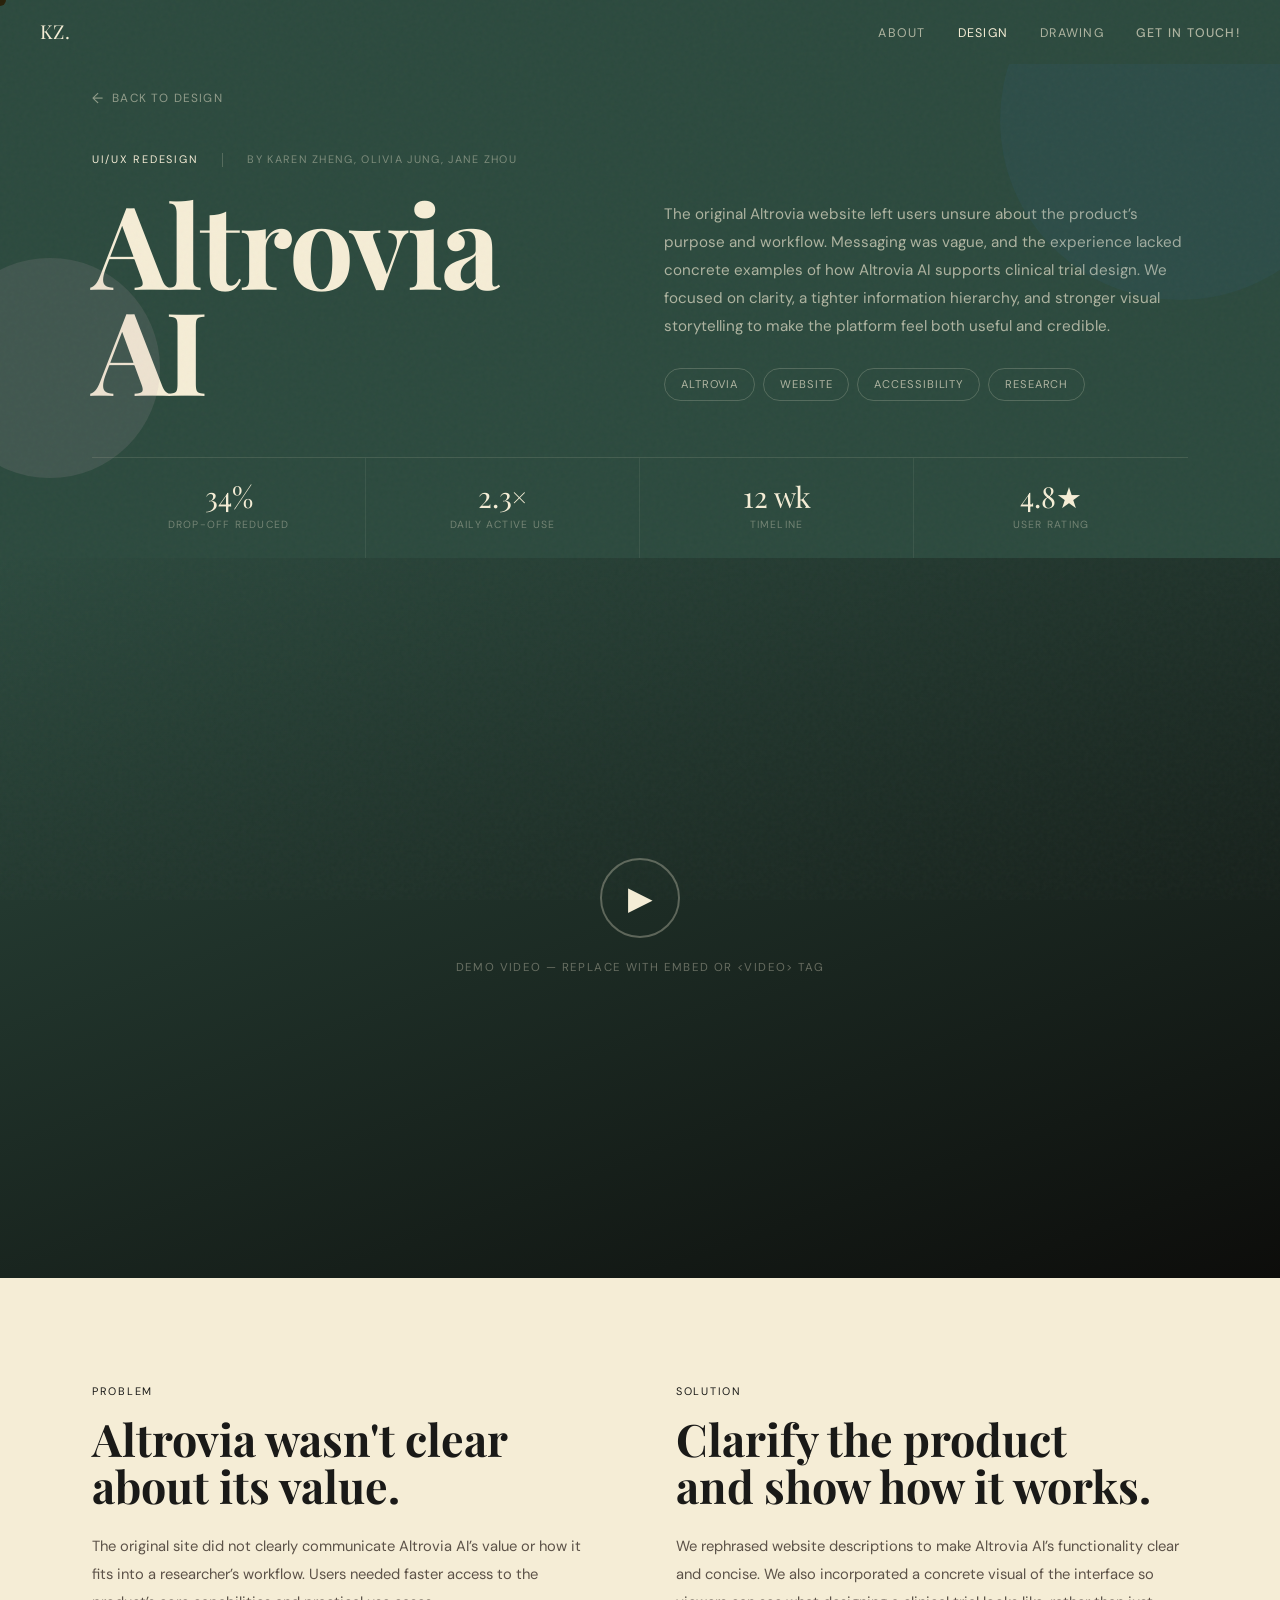
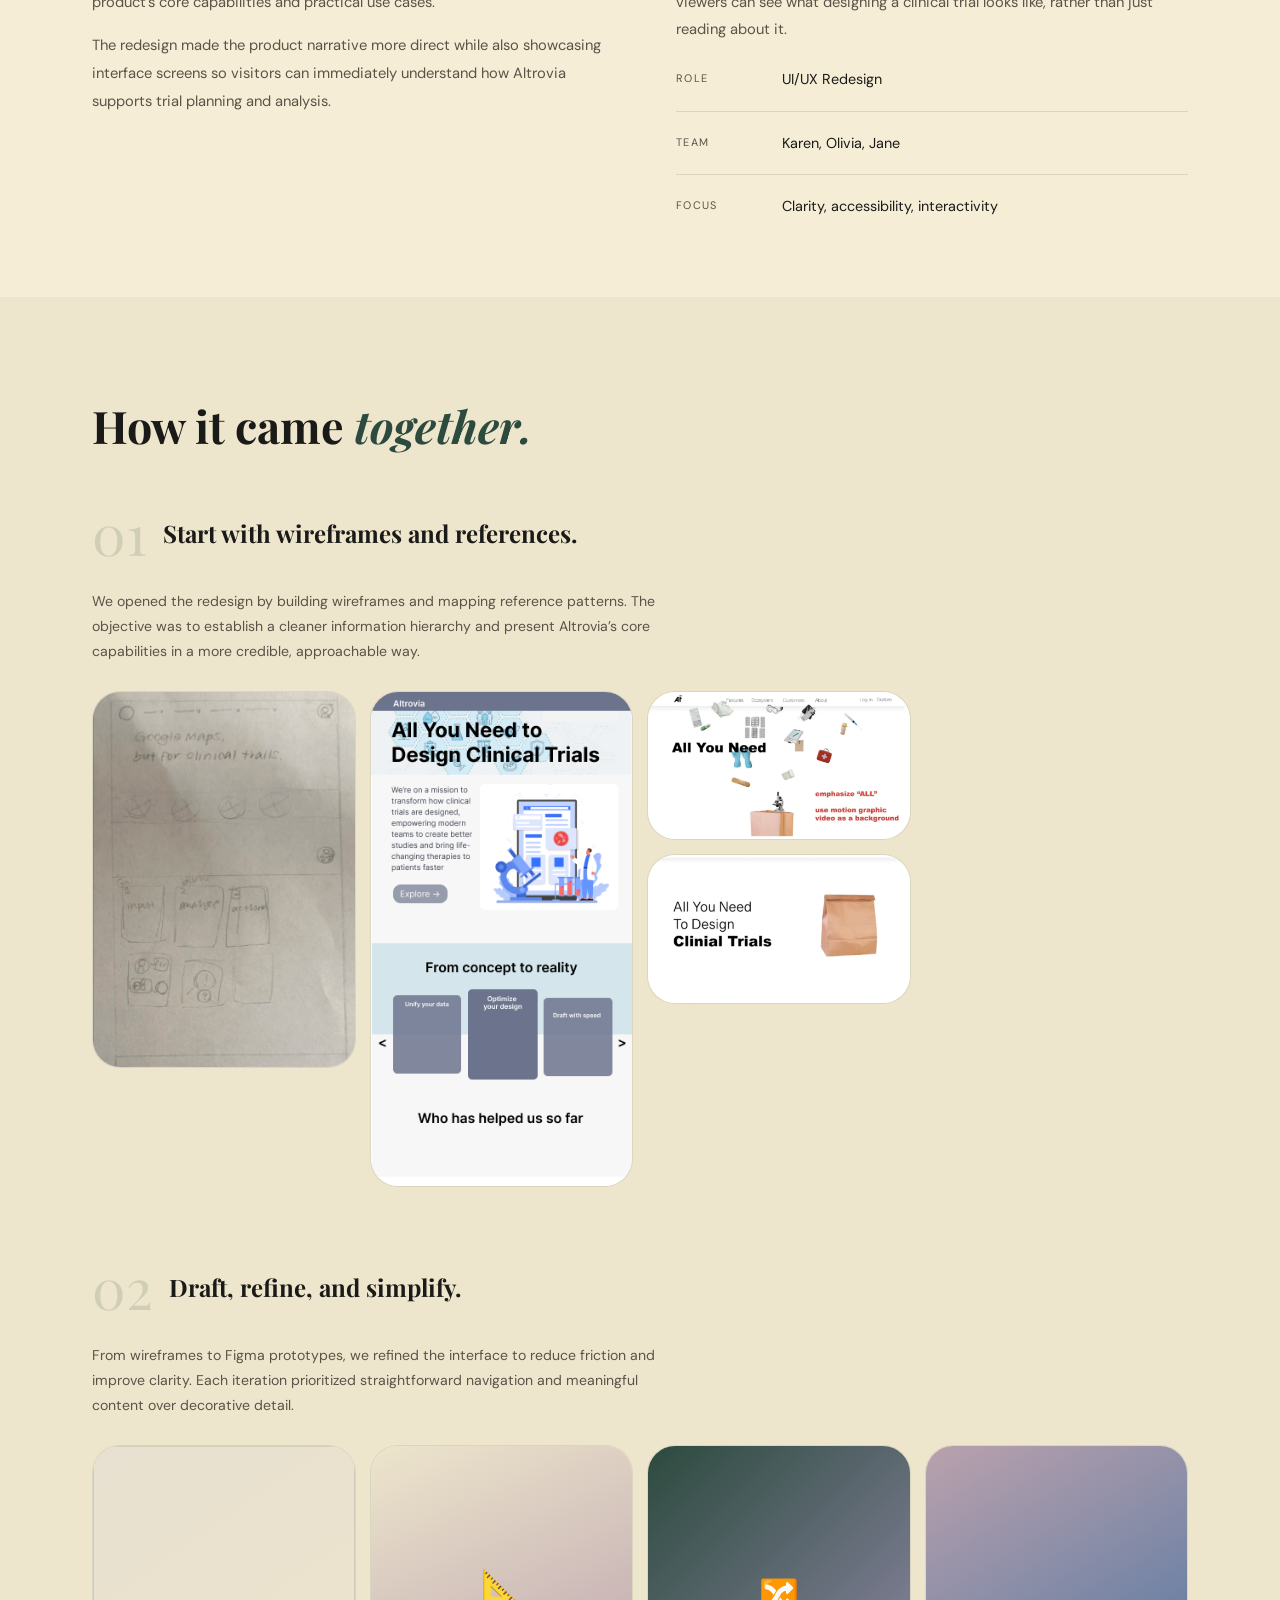
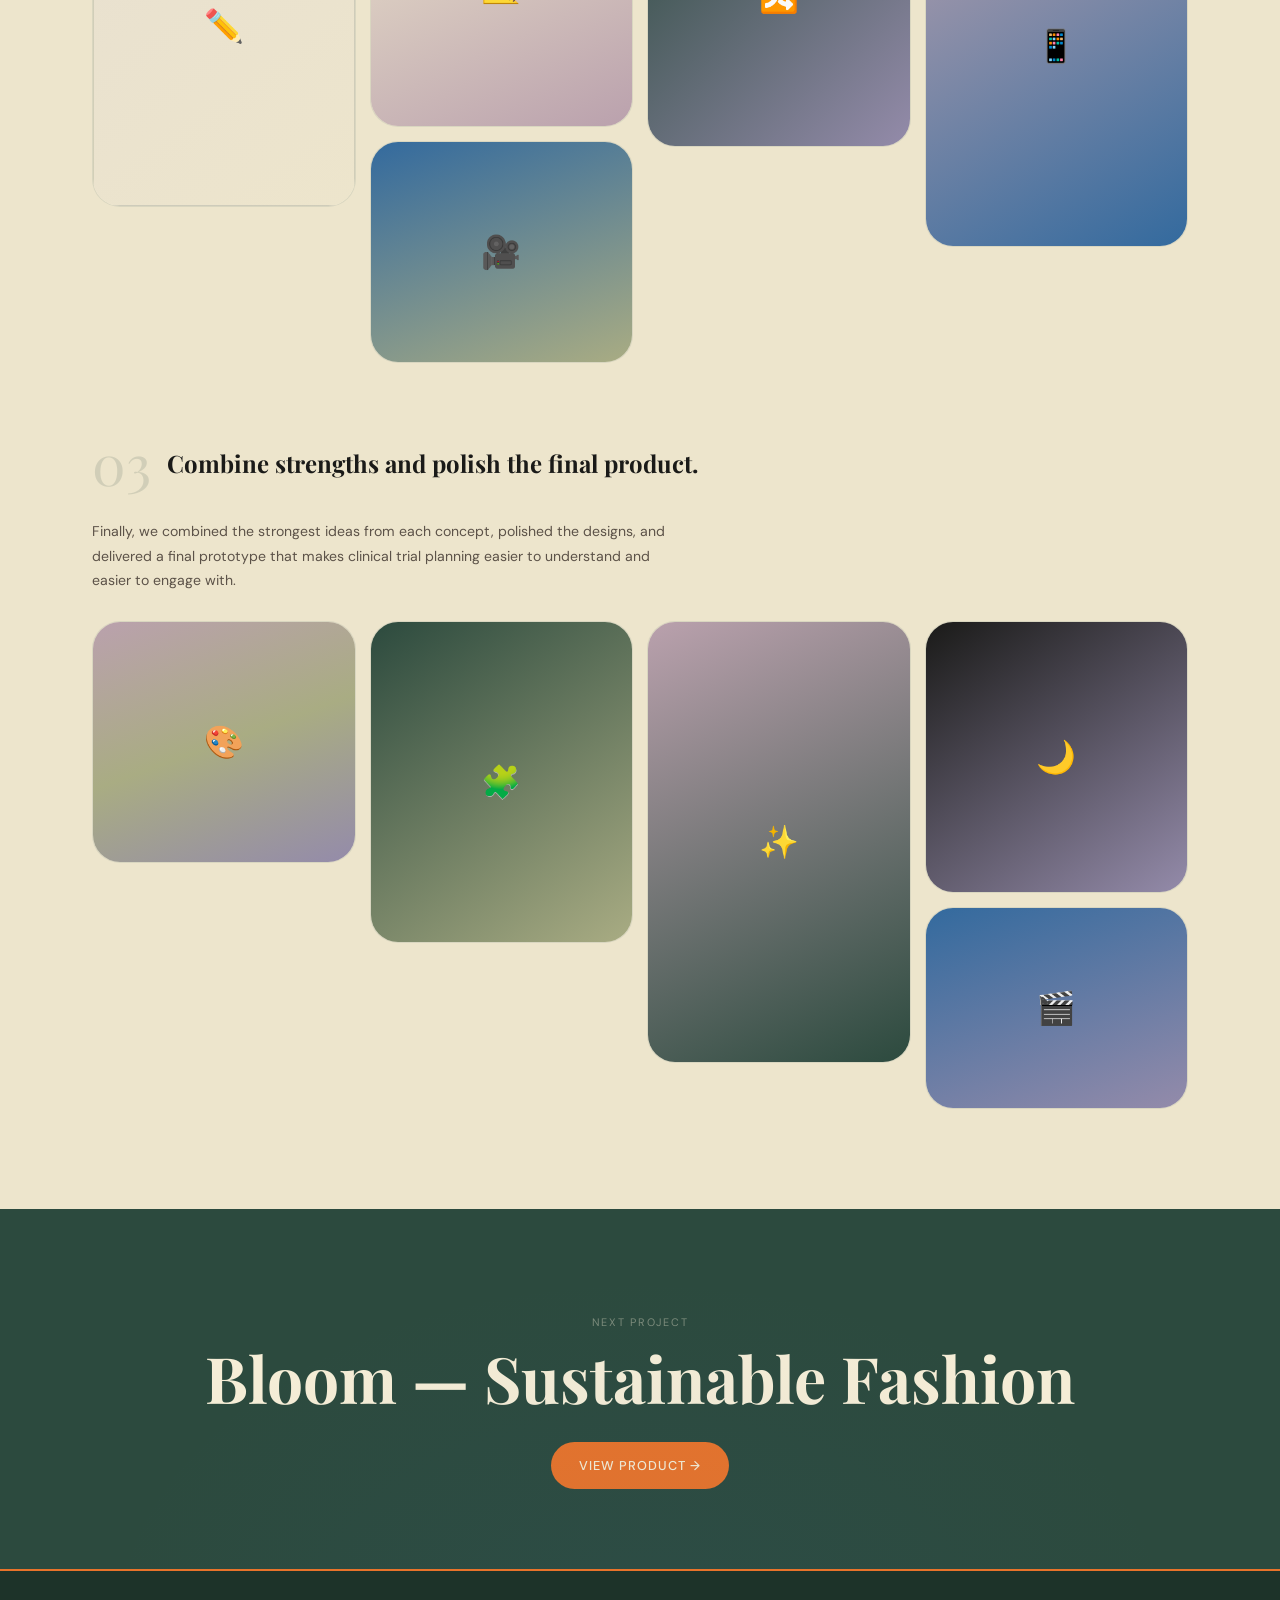
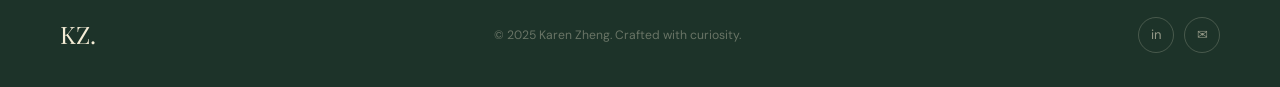
==== commit 7e323788: "About me removeal" ====
--- a/Altrovia.html
+++ b/Altrovia.html
@@ -245,7 +245,7 @@
       max-width: 600px; margin-bottom: 28px;
     }
 
-    /* ── MASONRY (same engine as illustrations page) ── */
+    /* ── MASONRY (same engine as drawing page) ── */
     .masonry {
       columns: 4;
       column-gap: 14px;
@@ -475,7 +475,7 @@
     <ul class="nav-links">
       <li><a href="index.html#about">About</a></li>
       <li><a href="index.html#design" style="color:var(--cream);">Design</a></li>
-      <li><a href="illustrations.html">Illustrations</a></li>
+      <li><a href="Drawing.html">Drawing</a></li>
       <li><a href="index.html#contact" class="nav-cta">Get in touch!</a></li>
     </ul>
     <div class="hamburger" id="hamburger" aria-label="Menu">
@@ -485,7 +485,7 @@
   <div class="mobile-menu" id="mobileMenu">
     <a href="index.html#about"   class="mob-link">About</a>
     <a href="index.html#design" class="mob-link">Design</a>
-    <a href="illustrations.html" class="mob-link">Illustrations</a>
+    <a href="Drawing.html" class="mob-link">Drawing</a>
     <div class="mob-divider"></div>
     <a href="index.html#contact" class="mob-link mob-cta">Get in touch! ✦</a>
   </div>
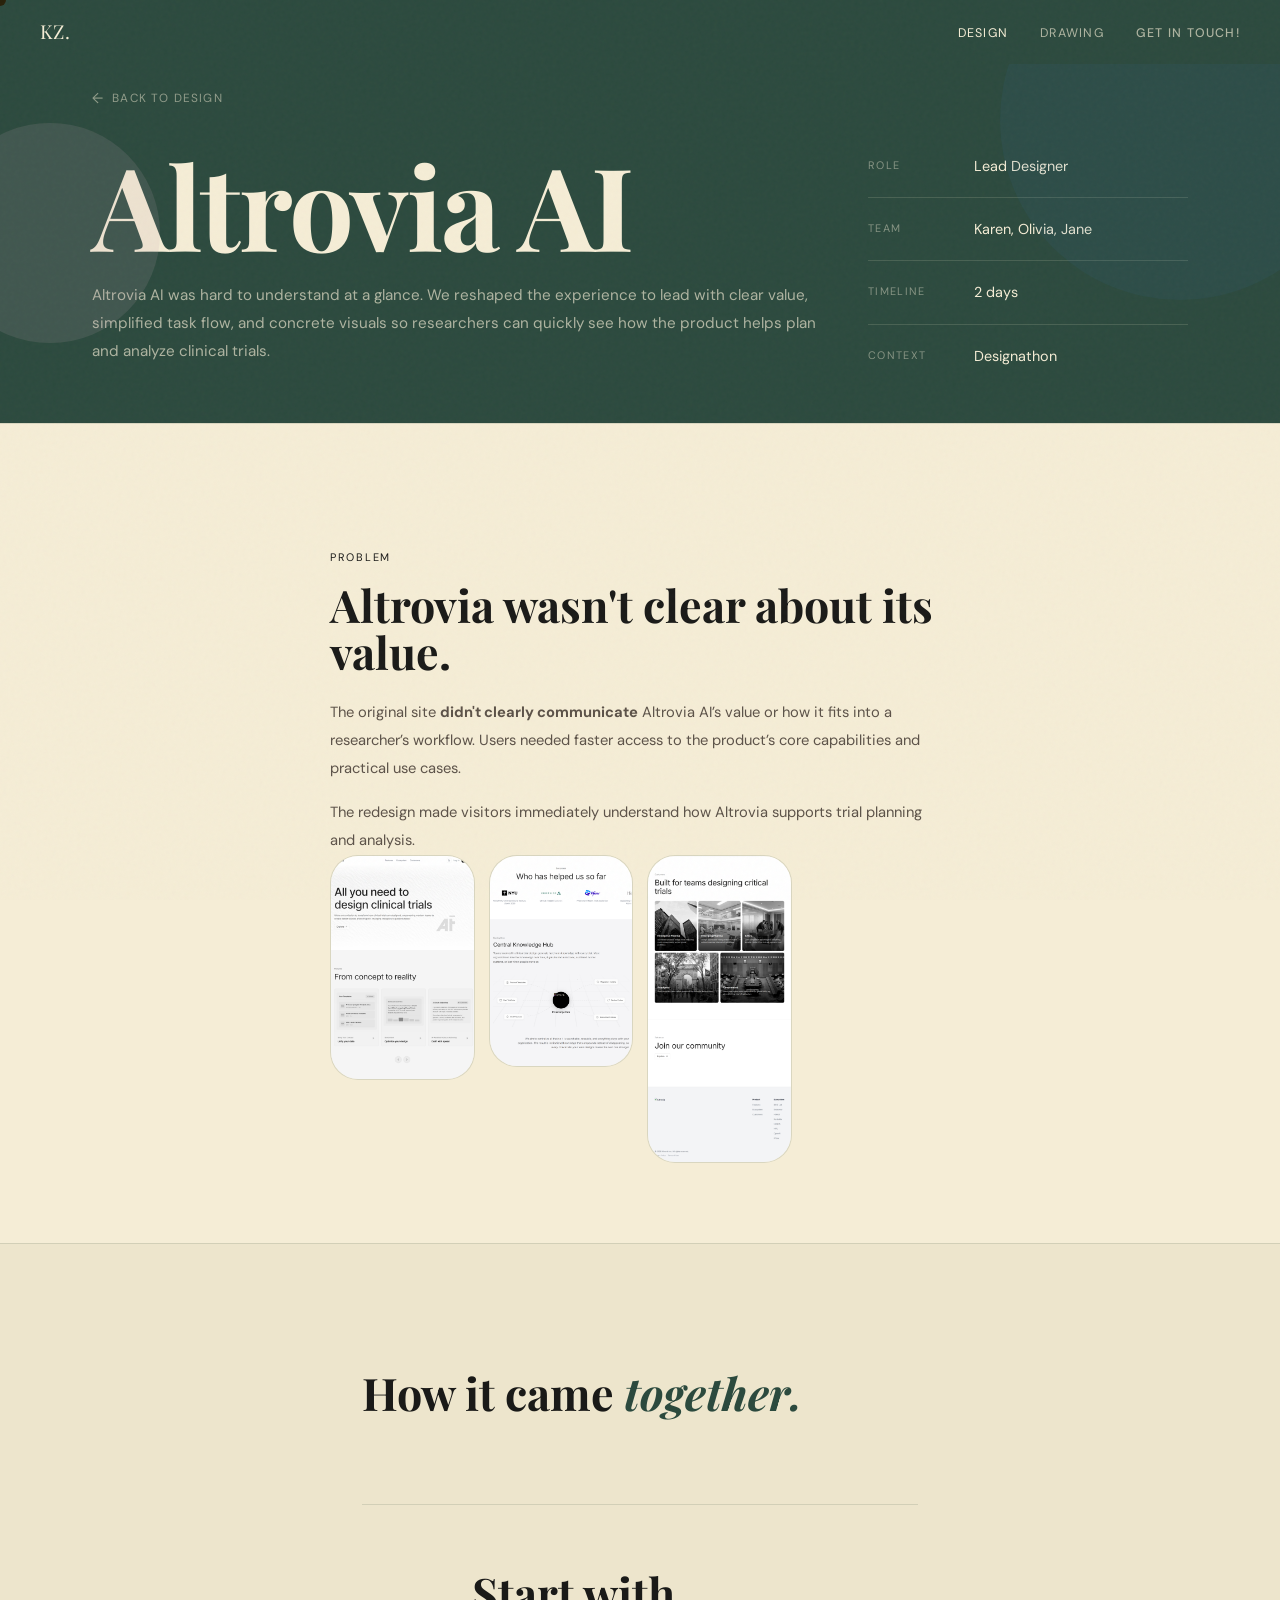
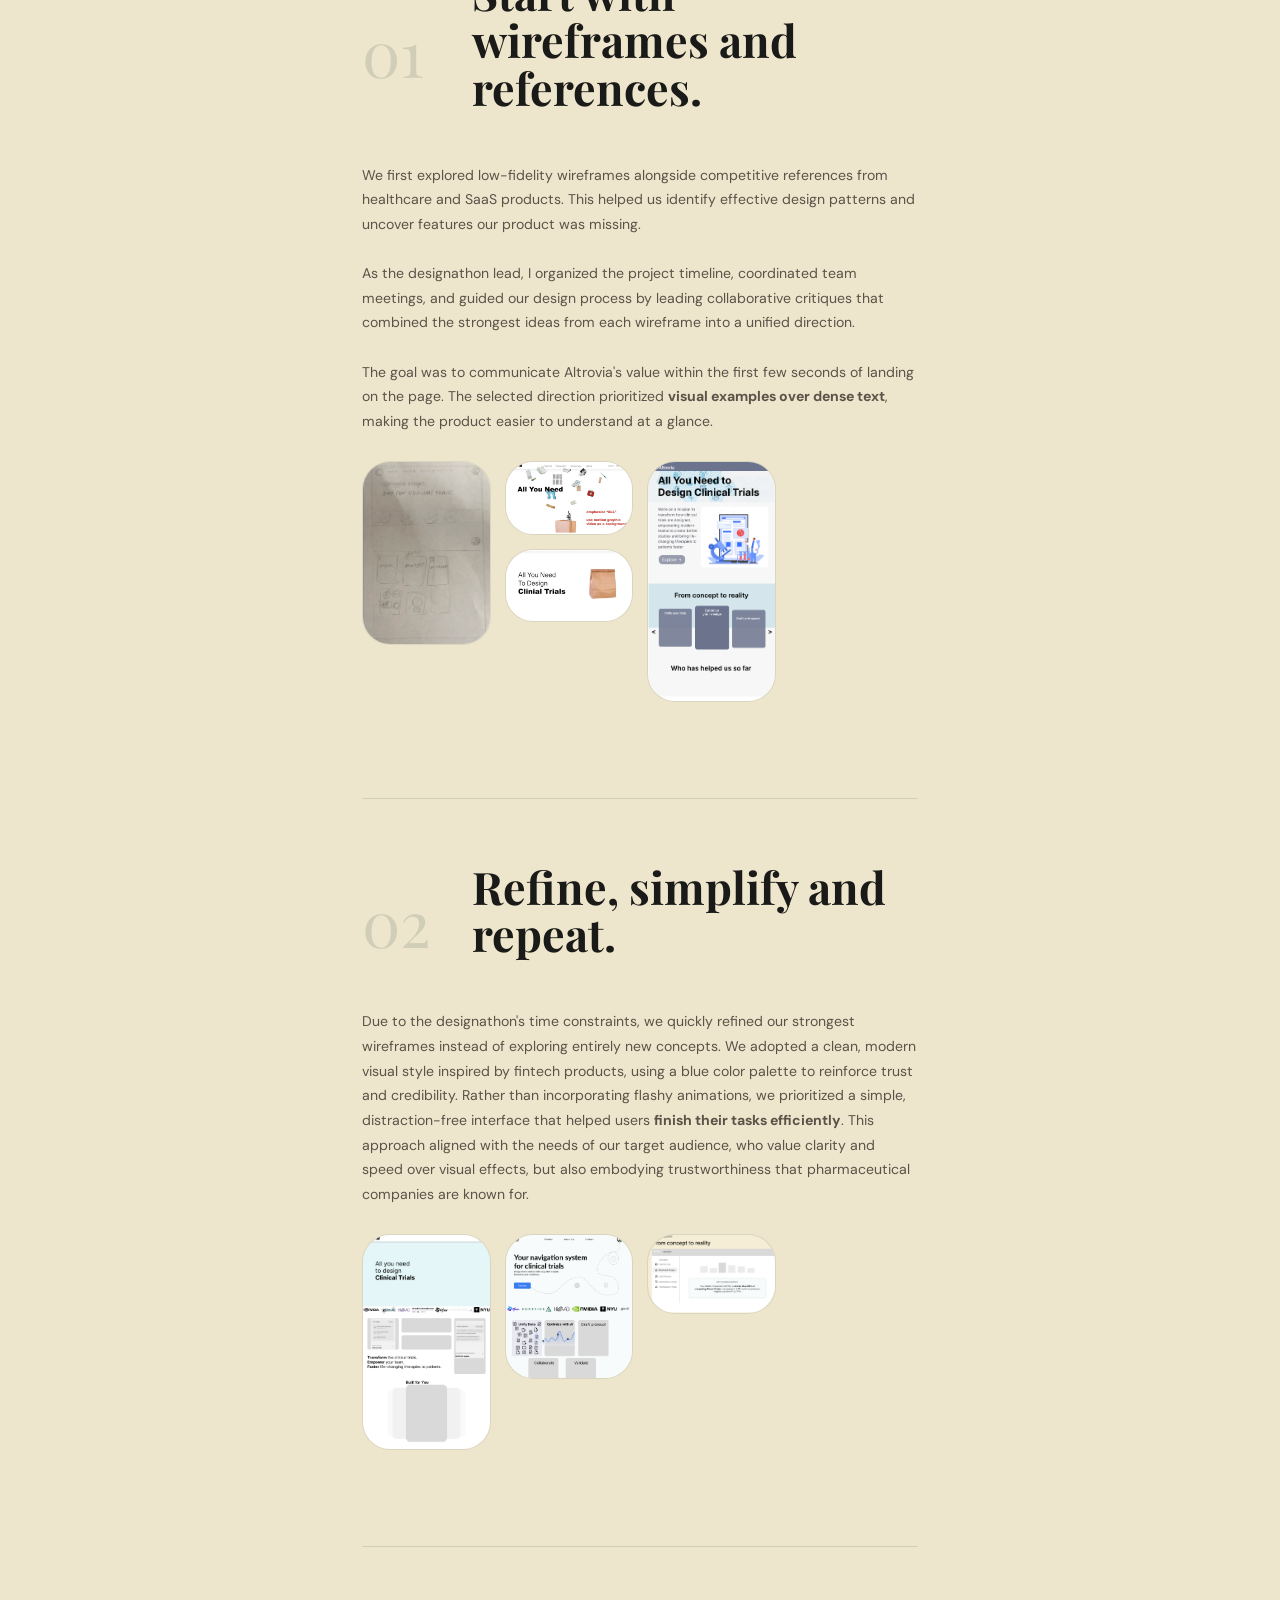
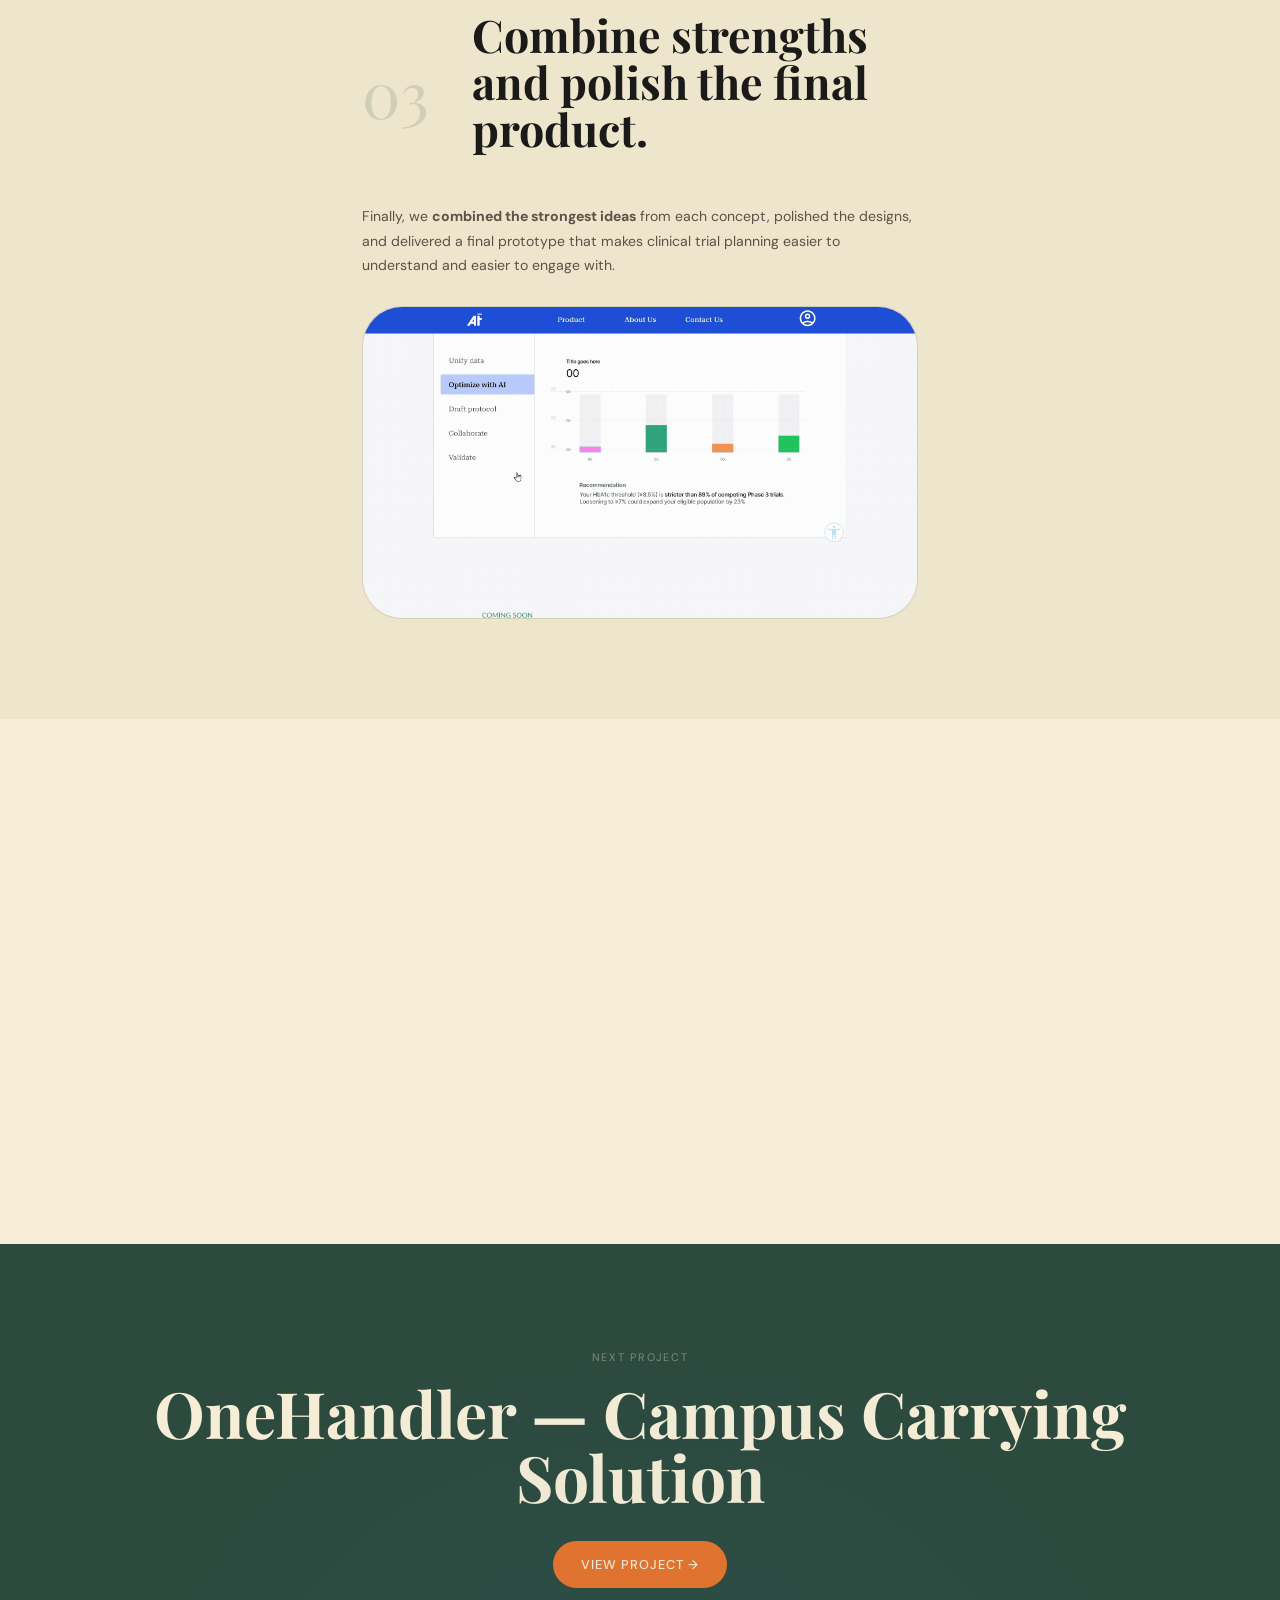
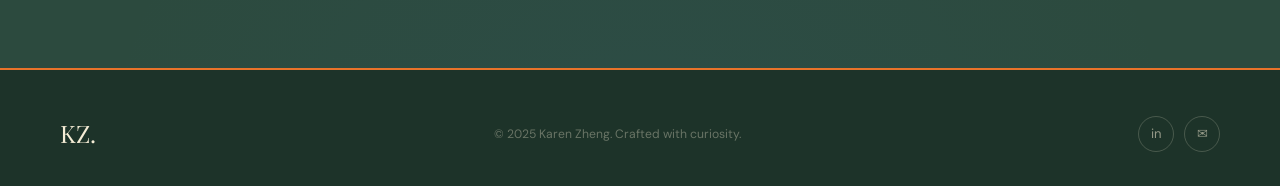
==== commit 4f201f95: "updating one hander page" ====
--- a/Altrovia.html
+++ b/Altrovia.html
@@ -66,9 +66,9 @@
     /* ── Title + blurb ── */
     .project-title-wrap {
       display: grid;
-      grid-template-columns: 1fr 1fr;
+      grid-template-columns: minmax(0, 1.5fr) minmax(240px, 320px);
       gap: 48px;
-      align-items: end;
+      align-items: start;
       padding-bottom: 56px;
     }
     .project-title {
@@ -99,7 +99,18 @@
     }
     .project-tag:hover { border-color: rgba(245,237,214,.2); color: rgba(245,237,214,.65); }
 
-    /* ── Stat row ── */
+    /* ── Project details on hero right column (same typography as .detail-list elsewhere, recolored for the dark hero) ── */
+    .project-hero .detail-list { margin-top: 4px; }
+    .project-hero .detail-row { border-bottom: 1px solid rgba(245,237,214,.14); }
+    .project-hero .detail-key { color: rgba(245,237,214,.45); }
+    .project-hero .detail-val { color: var(--cream); }
+
+    /* ── Stat row (relocated to bottom of page — same background context as hero) ── */
+    .project-stats-section {
+      background: var(--green);
+      padding: 80px 0 56px;
+      border-top: 1px solid rgba(245,237,214,.12);
+    }
     .project-stats {
       display: grid;
       grid-template-columns: repeat(4, 1fr);
@@ -171,13 +182,74 @@
     ════════════════════════════════════════════════════════ */
     #overview {
       background: var(--cream);
-      padding: 80px 0;
+      padding: 100px 0 80px;
+      border-top: 1px solid var(--border);
     }
     .overview-grid {
       display: grid;
-      grid-template-columns: 1fr 1fr;
-      gap: 72px;
+      grid-template-columns: 1fr;
+      gap: 56px;
       align-items: start;
+      justify-items: start;
+      max-width: 620px;
+      margin: 0 auto;
+    }
+    .overview-grid > .reveal {
+      width: 100%;
+      max-width: 620px;
+    }
+    .supporting-image-placeholder {
+      margin-top: 28px;
+    }
+    .supporting-image-placeholder img {
+      display: block;
+      width: 100%;
+      height: auto;
+      border-radius: var(--r-xl);
+      min-height: 220px;
+      background: var(--surface);
+      border: 1px solid var(--border);
+    }
+    .supporting-image-placeholder .placeholder-card {
+      width: 100%;
+      aspect-ratio: 16 / 9;
+      background: var(--surface);
+      border: 1px solid var(--border);
+      border-radius: var(--r-xl);
+      display: flex;
+      align-items: center;
+      justify-content: center;
+      text-align: center;
+      padding: 24px;
+      color: var(--ink-muted);
+      min-height: 220px;
+    }
+    .supporting-image-placeholder .placeholder-card span {
+      display: block;
+      font-size: 1rem;
+      line-height: 1.6;
+    }
+    .reflection-list {
+      margin-top: 28px;
+      display: grid;
+      gap: 16px;
+      padding-left: 0;
+    }
+    .reflection-list li {
+      position: relative;
+      padding-left: 26px;
+      font-size: .92rem;
+      line-height: 1.8;
+      color: var(--ink-muted);
+    }
+    .reflection-list li::before {
+      content: '•';
+      position: absolute;
+      left: 0;
+      top: 0;
+      color: var(--orange);
+      font-size: 1.2rem;
+      line-height: 1;
     }
     .overview-label {
       font-size: .68rem; letter-spacing: .16em; text-transform: uppercase;
@@ -193,6 +265,36 @@
       font-size: .92rem; line-height: 1.9; color: var(--ink-muted);
     }
     .overview-body + .overview-body { margin-top: 16px; }
+
+    .supporting-image-placeholder img {
+      display: block;
+      width: 100%;
+      height: auto;
+      border-radius: var(--r-xl);
+    }
+
+    .reflection-list {
+      margin-top: 28px;
+      display: grid;
+      gap: 16px;
+      padding-left: 0;
+    }
+    .reflection-list li {
+      position: relative;
+      padding-left: 26px;
+      font-size: .92rem;
+      line-height: 1.8;
+      color: var(--ink-muted);
+    }
+    .reflection-list li::before {
+      content: '•';
+      position: absolute;
+      left: 0;
+      top: 0;
+      color: var(--orange);
+      font-size: 1.2rem;
+      line-height: 1;
+    }
 
     /* Detail list */
     .detail-list { display: flex; flex-direction: column; gap: 20px; margin-top: 8px; }
@@ -212,23 +314,56 @@
     ════════════════════════════════════════════════════════ */
     #process-section {
       background: var(--surface);
-      padding: 80px 0 100px;
-    }
+      padding: 100px 0 100px;
+      border-top: 1px solid var(--border);
+    }
+    #process-section > .container { max-width: 620px; margin: 0 auto; }
     .process-header {
-      display: flex; align-items: flex-end; justify-content: space-between;
-      margin-bottom: 56px; gap: 24px;
+      display: flex; flex-direction: column; align-items: flex-start;
+      text-align: left;
+      margin: 0 auto 88px; gap: 24px;
+      max-width: 620px;
+    }
+    .phase-block {
+      margin-bottom: 96px;
+      padding-top: 64px;
+      border-top: 1px solid var(--border);
+    }
+    .process-header + .phase-block { padding-top: 0; border-top: none; }
+    .phase-label-row {
+      display: flex; align-items: flex-start; gap: 20px;
+      margin-bottom: 28px;
+    }
+    .phase-num {
+      font-family: var(--font-title); font-size: 4rem;
+      color: var(--border); line-height: 1;
+      min-width: 90px;
+    }
+    .phase-title {
+      font-family: var(--font-title);
+      font-size: clamp(1.8rem, 3.5vw, 2.8rem);
+      line-height: 1.05; margin-bottom: 24px; color: var(--ink);
+    }
+    .phase-desc {
+      font-size: .88rem; line-height: 1.75; color: var(--ink-muted);
+      max-width: 620px; margin-bottom: 28px;
     }
     /* .process-header-left {} */
 
-    /* Phase dividers */
-    .phase-block { margin-bottom: 72px; }
+    /* Phase dividers — vertical stepped layout, text left-aligned */
+    .phase-block {
+      margin-bottom: 96px;
+      padding-top: 64px;
+      border-top: 1px solid var(--border);
+    }
+    .process-header + .phase-block { padding-top: 0; border-top: none; }
     .phase-block:last-child { margin-bottom: 0; }
     .phase-label-row {
-      display: flex; align-items: center; gap: 16px;
+      display: flex; align-items: center; gap: 20px;
       margin-bottom: 28px;
     }
     .phase-num {
-      font-family: var(--font-title); font-size: 3.5rem;
+      font-family: var(--font-title); font-size: 4rem;
       color: var(--border); line-height: 1;
     }
     /* .phase-info {} */
@@ -238,7 +373,8 @@
     }
     .phase-title {
       font-family: var(--font-title);
-      font-size: 1.5rem; color: var(--ink); line-height: 1.1;
+      font-size: clamp(1.8rem, 3.5vw, 2.8rem);
+      line-height: 1.05; margin-bottom: 24px; color: var(--ink);
     }
     .phase-desc {
       font-size: .88rem; line-height: 1.75; color: var(--ink-muted);
@@ -380,6 +516,9 @@
       margin-bottom: 28px;
     }
     .lb-close:hover { background: var(--green); color: var(--cream); border-color: var(--green); }
+
+    .lb-top-row  { display: contents; }
+    .lb-meta-row { display: contents; }
 
     /* Swipe-down handle (mobile) */
     .lb-drag-handle {
@@ -417,7 +556,12 @@
       }
       .lb-close   { display: none; }
       .lb-arrow   { display: none; }
-      .lb-title   { font-size: 1.25rem; }
+      .lb-top-row { display: flex; align-items: center; justify-content: space-between; margin-bottom: 8px; }
+      .lb-close { align-self: auto; margin-bottom: 0; }
+      .lb-meta-row { display: flex; align-items: baseline; gap: 10px; margin-bottom: 4px; }
+      .lb-counter { margin-bottom: 0; flex-shrink: 0; }
+      .lb-title   { font-size: 1.25rem; margin-bottom: 0; }
+      .lb-medium  { margin-bottom: 12px; }
       .swipe-hint { display: flex; align-items: center; gap: 8px; font-size: .66rem; letter-spacing: .1em; text-transform: uppercase; color: var(--ink-muted); margin-bottom: 14px; }
       .swipe-hint::before { content: '← swipe →'; }
     }
@@ -457,7 +601,8 @@
       .project-stat { border-right: none; border-bottom: 1px solid rgba(245,237,214,.08); padding: 20px 0; }
       .project-stat:nth-child(2n) { padding-left: 24px; }
       .overview-grid { grid-template-columns: 1fr; gap: 40px; }
-      .process-header { flex-direction: column; align-items: flex-start; gap: 16px; }
+      .process-header { margin-bottom: 56px; gap: 16px; }
+      .phase-block { margin-bottom: 64px; padding-top: 44px; }
     }
     @media (max-width: 640px) {
       .project-stats { grid-template-columns: repeat(2, 1fr); }
@@ -473,21 +618,21 @@
   <nav>
     <a href="index.html" class="nav-logo">KZ.</a>
     <ul class="nav-links">
-      <li><a href="index.html#about">About</a></li>
       <li><a href="index.html#design" style="color:var(--cream);">Design</a></li>
-      <li><a href="Drawing.html">Drawing</a></li>
-      <li><a href="index.html#contact" class="nav-cta">Get in touch!</a></li>
+      <li><a href="index.html#drawing">Drawing</a></li>
+      <!-- <li><a href="index.html#games-featured">Games</a></li> -->
+      <li><a href="index.html#great" class="nav-cta">Get in touch!</a></li>
     </ul>
     <div class="hamburger" id="hamburger" aria-label="Menu">
       <span></span><span></span><span></span>
     </div>
   </nav>
   <div class="mobile-menu" id="mobileMenu">
-    <a href="index.html#about"   class="mob-link">About</a>
     <a href="index.html#design" class="mob-link">Design</a>
-    <a href="Drawing.html" class="mob-link">Drawing</a>
+    <a href="index.html#drawing" class="mob-link">Drawing</a>
+    <!-- <a href="index.html#games-featured" class="mob-link">Games</a> -->
     <div class="mob-divider"></div>
-    <a href="index.html#contact" class="mob-link mob-cta">Get in touch! ✦</a>
+    <a href="index.html#great" class="mob-link mob-cta">Get in touch! ✦</a>
   </div>
 
   <!-- ════════════════════════════════════════════════════
@@ -495,54 +640,41 @@
   ════════════════════════════════════════════════════ -->
   <header class="project-hero">
     <div class="container">
-
-      <!-- CONFIG: href back to wherever the project was linked from -->
-      <a href="index.html#design" class="back-link">Back to Design</a>
-
-      <div class="project-meta-strip">
-        <span class="project-cat">UI/UX Redesign</span>
-        <div class="meta-divider"></div>
-        <span class="project-year">By Karen Zheng, Olivia Jung, Jane Zhou</span>
-      </div>
-
-      <div class="project-title-wrap">
+      <div class="hero-column">
+
+        <!-- CONFIG: href back to wherever the project was linked from -->
+        <a href="index.html#design" class="back-link">Back to Design</a>
+
+        <div class="project-title-wrap">
         <div>
           <h1 class="project-title">Altrovia <em>AI</em></h1>
+          <p class="project-blurb" style="margin-top:24px; margin-bottom:0;">
+            Altrovia AI was hard to understand at a glance. We reshaped the
+            experience to lead with clear value, simplified task flow, and
+            concrete visuals so researchers can quickly see how the product
+            helps plan and analyze clinical trials.
+          </p>
         </div>
+
         <div class="project-blurb-col">
-          <p class="project-blurb">
-            The original Altrovia website left users unsure about the product’s
-            purpose and workflow. Messaging was vague, and the experience lacked
-            concrete examples of how Altrovia AI supports clinical trial design.
-            We focused on clarity, a tighter information hierarchy, and stronger
-            visual storytelling to make the platform feel both useful and credible.
-          </p>
-          <div class="project-tags">
-            <span class="project-tag">Altrovia</span>
-            <span class="project-tag">Website</span>
-            <span class="project-tag">Accessibility</span>
-            <span class="project-tag">Research</span>
-          </div>
-        </div>
-      </div>
-
-      <!-- CONFIG: update numbers -->
-      <div class="project-stats">
-        <div class="project-stat">
-          <div class="stat-val">34%</div>
-          <div class="stat-lbl">Drop-off Reduced</div>
-        </div>
-        <div class="project-stat">
-          <div class="stat-val">2.3×</div>
-          <div class="stat-lbl">Daily Active Use</div>
-        </div>
-        <div class="project-stat">
-          <div class="stat-val">12 wk</div>
-          <div class="stat-lbl">Timeline</div>
-        </div>
-        <div class="project-stat">
-          <div class="stat-val">4.8★</div>
-          <div class="stat-lbl">User Rating</div>
+          <div class="detail-list">
+            <div class="detail-row">
+              <span class="detail-key">Role</span>
+              <span class="detail-val">Lead Designer</span>
+            </div>
+            <div class="detail-row">
+              <span class="detail-key">Team</span>
+              <span class="detail-val">Karen, Olivia, Jane</span>
+            </div>
+            <div class="detail-row">
+              <span class="detail-key">Timeline</span>
+              <span class="detail-val">2  days</span>
+            </div>
+            <div class="detail-row">
+              <span class="detail-key">Context</span>
+              <span class="detail-val">Designathon</span>
+            </div>
+          </div>
         </div>
       </div>
 
@@ -552,8 +684,8 @@
   <!-- ════════════════════════════════════════════════════
        VIDEO
   ════════════════════════════════════════════════════ -->
-  <section id="video-section">
-    <div class="video-wrap">
+  <!-- <section id="video-section">
+    <div class="video-wrap"> -->
       <!--
         CONFIG: Paste your demo video here. Three options:
 
@@ -574,12 +706,12 @@
 
         Until you add a real video, the placeholder below shows:
       -->
-      <div class="video-placeholder" id="videoPlaceholder">
+      <!-- <div class="video-placeholder" id="videoPlaceholder">
         <div class="play-ring">▶</div>
         <p>Demo video — replace with embed or &lt;video&gt; tag</p>
       </div>
     </div>
-  </section>
+  </section> -->
 
   <!-- ════════════════════════════════════════════════════
        OVERVIEW
@@ -590,40 +722,38 @@
 
         <div class="reveal">
           <p class="overview-label">Problem</p>
-          <h2 class="overview-title">Altrovia wasn't clear<br>about its value.</h2>
+          <h2 class="overview-title">Altrovia wasn't clear about its value.</h2>
           <p class="overview-body">
-            The original site did not clearly communicate Altrovia AI’s value or
+            The original site <strong>didn't clearly communicate</strong> Altrovia AI’s value or
             how it fits into a researcher’s workflow. Users needed faster access
             to the product’s core capabilities and practical use cases.
           </p>
           <p class="overview-body" style="margin-top:16px;">
-            The redesign made the product narrative more direct while also
-            showcasing interface screens so visitors can immediately understand
+            The redesign made visitors immediately understand
             how Altrovia supports trial planning and analysis.
           </p>
-        </div>
-
-        <div class="reveal reveal-delay-1">
-          <p class="overview-label">Solution</p>
-          <h2 class="overview-title">Clarify the product<br>and show how it works.</h2>
-          <p class="overview-body">
-            We rephrased website descriptions to make Altrovia AI’s functionality
-            clear and concise. We also incorporated a concrete visual of the
-            interface so viewers can see what designing a clinical trial looks like,
-            rather than just reading about it.
-          </p>
-          <div class="detail-list" style="margin-top:24px;">
-            <div class="detail-row">
-              <span class="detail-key">Role</span>
-              <span class="detail-val">UI/UX Redesign</span>
+
+          <div class="masonry" data-gallery="phase1">
+
+            <div class="masonry-item"
+              data-title="Lo-fi Sketch" data-medium=""
+              data-caption="">
+              <img src="images/Altrovia_Images/Old Altrovia 1.png" alt="Old Altrovia Image 1">
+              <div class="overlay"><div class="overlay-title">Wireframe 1</div></div>
             </div>
-            <div class="detail-row">
-              <span class="detail-key">Team</span>
-              <span class="detail-val">Karen, Olivia, Jane</span>
+
+            <div class="masonry-item"
+              data-title="Lo-fi Sketch" data-medium=""
+              data-caption="">
+              <img src="images/Altrovia_Images/Old Altrovia 2.png" alt="Old Altrovia Image 2">
+              <div class="overlay"><div class="overlay-title">Wireframe 1</div></div>
             </div>
-            <div class="detail-row">
-              <span class="detail-key">Focus</span>
-              <span class="detail-val">Clarity, accessibility, interactivity</span>
+
+            <div class="masonry-item"
+              data-title="Lo-fi Sketch" data-medium=""
+              data-caption="">
+              <img src="images/Altrovia_Images/Old Altrovia 3.png" alt="Old Altrovia Image 3">
+              <div class="overlay"><div class="overlay-title">Wireframe 1</div></div>
             </div>
           </div>
         </div>
@@ -639,25 +769,35 @@
     <div class="container">
 
       <div class="process-header reveal">
-        <div class="process-header-left">
-          <h2 class="overview-title" style="margin-bottom:0;">How it came <em>together.</em></h2>
-        </div>
+        <h2 class="overview-title" style="margin-bottom:0;">How it came <em>together.</em></h2>
       </div>
 
       <!-- ══ PHASE 1 ══════════════════════════════════════ -->
       <div class="phase-block reveal">
-        <div class="phase-label-row">
-          <div class="phase-num">01</div>
-          <div class="phase-info">
-            <h3 class="phase-title">Start with wireframes and references.</h3>
-          </div>
-        </div>
-        <p class="phase-desc">
-          We opened the redesign by building wireframes and mapping reference
-          patterns. The objective was to establish a cleaner information
-          hierarchy and present Altrovia’s core capabilities in a more credible,
-          approachable way.
-        </p>
+        <div class="phase-block reveal">
+          <div class="phase-label-row">
+            <div class="phase-num">01</div>
+            <div>
+              <h3 class="phase-title">Start with wireframes and references.</h3>
+            </div>
+          </div>
+          <p class="phase-desc">
+            We first explored low-fidelity wireframes alongside competitive 
+            references from healthcare and SaaS products. This helped us 
+            identify effective design patterns and uncover features our 
+            product was missing.
+            <br><br>
+            As the designathon lead, I organized the project timeline, 
+            coordinated team meetings, and guided our design process by 
+            leading collaborative critiques that combined the strongest 
+            ideas from each wireframe into a unified direction.
+            <br><br>
+            The goal was to communicate Altrovia's value within the first 
+            few seconds of landing on the page. The selected direction 
+            prioritized <strong>visual examples over dense text</strong>, making the 
+            product easier to understand at a glance.
+
+          </p>
 
         <!--
           CONFIG: Add images for this phase.
@@ -674,35 +814,39 @@
         <div class="masonry" data-gallery="phase1">
 
           <div class="masonry-item"
-            data-title="Wireframe 1" data-medium="Design · Altrovia"
-            data-caption="Initial wireframe showing the homepage structure and feature hierarchy, grounded in Altrovia's core product goals."
-            data-tags="wireframe,home,structure">
-            <img src="images/Altrovia_Images/Altrovia_Wireframe1.png" alt="Altrovia wireframe 1">
+            data-title="Lo-fi Sketch" data-medium=""
+            data-caption="Initial sketch shows the homepage structure and feature hierarchy, 
+            inspired by tech and pharmaceutical design patterns. Big slogan on top to communicate 
+            value, followed by a clear call to action. Below it, a logo carousel to quickly establish 
+            credibility and trust.">
+            <img src="images/Altrovia_Images/Altrovia_Wireframe1.png" alt="Altrovia ">
             <div class="overlay"><div class="overlay-title">Wireframe 1</div></div>
           </div>
 
           <div class="masonry-item"
-            data-title="Wireframe 2" data-medium="Design · Altrovia"
-            data-caption="Second wireframe emphasizing onboarding flow and clear value communication for researchers."
-            data-tags="wireframe,onboarding,clarity">
-            <img src="images/Altrovia_Images/Altrovia_Wireframe2.png" alt="Altrovia wireframe 2">
+            data-title="Lo-fi Wireframe 1" data-medium=""
+            data-caption="The initial wireframe explores how we can 
+            visualize Altrovia as an all-encompassing tool for research. 
+            We liked the use of motion to add not only to the page but 
+            also a quick way to visually share more information. However, 
+            the design doesn't embody the minimalist and trustworthy design 
+            principles that we hope to emulate from our references. ">
+            <img src="images/Altrovia_Images/Altrovia_Wireframe3.png" alt="Altrovia wireframe 1">
+            <div class="overlay"><div class="overlay-title">Wireframe 1</div></div>
+          </div>
+
+          <div class="masonry-item"
+            data-title="Lo-fiWireframe 2" data-medium=""
+            data-caption="A variation of the previous wireframe.">
+            <img src="images/Altrovia_Images/Altrovia_Wireframe4.png" alt="Altrovia wireframe 2">
             <div class="overlay"><div class="overlay-title">Wireframe 2</div></div>
           </div>
 
           <div class="masonry-item"
-            data-title="Wireframe 3" data-medium="Design · Altrovia"
-            data-caption="Third wireframe iteration focused on the main task flow and streamlined access to core functionality."
-            data-tags="wireframe,workflow,interaction">
-            <img src="images/Altrovia_Images/Altrovia_Wireframe3.png" alt="Altrovia wireframe 3">
+            data-title="Lo-fi Wireframe 3" data-medium=""
+            data-caption="This variation explores more pharmaceutical themes, utilizing more blue and graphics to establish a familiar sense of trust. In this design, we appreciate the card carousel displaying information in a more digestible way for users. In future iterations, we continue to break down information into separate cars to prevent users from feeling overwhelmed but lean more into modern tech ethics.">
+            <img src="images/Altrovia_Images/Altrovia_Wireframe2.png" alt="Altrovia wireframe 3">
             <div class="overlay"><div class="overlay-title">Wireframe 3</div></div>
-          </div>
-
-          <div class="masonry-item"
-            data-title="Wireframe 4" data-medium="Design · Altrovia"
-            data-caption="Final wireframe used to align the page layout and navigation before moving into high-fidelity polish."
-            data-tags="wireframe,final,layout">
-            <img src="images/Altrovia_Images/Altrovia_Wireframe4.png" alt="Altrovia wireframe 4">
-            <div class="overlay"><div class="overlay-title">Wireframe 4</div></div>
           </div>
 
           <!--
@@ -722,56 +866,57 @@
       <div class="phase-block reveal">
         <div class="phase-label-row">
           <div class="phase-num">02</div>
-          <div class="phase-info">
-            <h3 class="phase-title">Draft, refine, and simplify.</h3>
+          <div>
+            <h3 class="phase-title">Refine, simplify and repeat.</h3>
           </div>
         </div>
         <p class="phase-desc">
-          From wireframes to Figma prototypes, we refined the interface to reduce
-          friction and improve clarity. Each iteration prioritized straightforward
-          navigation and meaningful content over decorative detail.
+          Due to the designathon's time constraints, we quickly refined 
+          our strongest wireframes instead of exploring entirely new concepts. 
+          We adopted a clean, modern visual style inspired by fintech products, 
+          using a blue color palette to reinforce trust and credibility. Rather 
+          than incorporating flashy animations, we prioritized a simple, 
+          distraction-free interface that helped users <strong> finish their tasks 
+          efficiently</strong>. This approach aligned with the needs of our target audience, 
+          who value clarity and speed over visual effects, but also embodying trustworthiness
+          that pharmaceutical companies are known for.
+
         </p>
 
         <div class="masonry" data-gallery="phase2">
 
           <div class="masonry-item"
-            data-title="Lo-fi Sketches" data-medium="Design · Paper"
-            data-caption="First round of sketches exploring the check-in flow. Deliberately rough — I've learned that high-fidelity wireframes too early anchors teams to specific solutions."
-            data-tags="sketches,lo-fi,ideation">
-            <div class="img-placeholder" style="height:360px;background:linear-gradient(145deg,#e8e0d0,var(--surface));border:1px solid var(--border);">✏️</div>
-            <div class="overlay"><div class="overlay-title">Lo-fi Sketches</div></div>
+            data-title="Wireframe 4" data-medium="Design · Paper"
+            data-caption="This wireframe clearly emphasis on trust through recognizable i
+            ndustry partners and large hero section established the product's purpose immediately.
+            However, the visual hierarchy felt unbalanced, making it unclear where users should focus first."
+            data-tags="">
+            <img src="images/Altrovia_Images/Iteration 1.png" alt="Altrovia wireframe 4">
+            <div class="overlay"><div class="overlay-title">Wireframe 4</div></div>
           </div>
 
           <div class="masonry-item"
-            data-title="Mid-fi Wireframes" data-medium="Design · Figma"
-            data-caption="8 screens covering the core check-in loop. Focus at this stage was purely on information hierarchy and interaction model — no visual styling."
-            data-tags="wireframes,mid-fi,figma">
-            <div class="img-placeholder" style="height:280px;background:linear-gradient(155deg,var(--surface),var(--mauve));">📐</div>
-            <div class="overlay"><div class="overlay-title">Mid-fi Wireframes</div></div>
+            data-title="Wireframe 5" data-medium="Design · Paper"
+            data-caption="We introduced a navigation path graphic to reinforce the idea 
+            of guiding researchers through the clinical trial workflow. The feature cards 
+            lacked enough detail to communicate functionality. Similary, some illustrations 
+            prioritized aesthetics over explaining the product."
+            data-tags="">
+            <img src="images/Altrovia_Images/Iteration 2.png" alt="Altrovia wireframe 5">
+            <div class="overlay"><div class="overlay-title">Wireframe 5</div></div>
           </div>
 
           <div class="masonry-item"
-            data-title="Usability Test Recordings" data-medium="Research · Maze"
-            data-caption="Round 2 usability test. Task completion rate went from 58% to 84% between rounds 1 and 2. The home screen hierarchy was the biggest blocker."
-            data-tags="usability,testing,research">
-            <div class="img-placeholder" style="height:220px;background:linear-gradient(160deg,var(--blue),var(--olive));">🎥</div>
-            <div class="overlay"><div class="overlay-title">Usability Test Recordings</div></div>
-          </div>
-
-          <div class="masonry-item"
-            data-title="Interaction Flows" data-medium="Design · Figma"
-            data-caption="The full check-in flow mapped end-to-end. Every micro-interaction documented — timing, easing, transition type — before handoff to engineering."
-            data-tags="interaction,flows,figma">
-            <div class="img-placeholder" style="height:300px;background:linear-gradient(135deg,var(--green),var(--purple));">🔀</div>
-            <div class="overlay"><div class="overlay-title">Interaction Flows</div></div>
-          </div>
-
-          <div class="masonry-item"
-            data-title="Prototype — Check-in Flow" data-medium="Design · Principle"
-            data-caption="High-fidelity prototype built in Principle for testing. The key interaction: a single dial that lets users set their emotional temperature without labeling it."
-            data-tags="prototype,interaction,hifi">
-            <div class="img-placeholder" style="height:400px;background:linear-gradient(150deg,var(--mauve),var(--blue));">📱</div>
-            <div class="overlay"><div class="overlay-title">Prototype — Check-in Flow</div></div>
+            data-title="Wireframe 6" data-medium="Design · Paper"
+            data-caption="
+            Instead of abstract graphics, we showcased realistic interface mockups 
+            to demonstrate how users would organize data, benchmark studies, 
+            and receive AI-driven recommendations. This reduced ambiguity by showing workflows instead of describing them.
+            It can may also feel overwhelming without progressive disclosure."
+            
+            data-tags="">
+            <img src="images/Altrovia_Images/Iteration 3.png" alt="Altrovia wireframe 6">
+            <div class="overlay"><div class="overlay-title">Wireframe 6</div></div>
           </div>
 
         </div>
@@ -781,61 +926,40 @@
       <div class="phase-block reveal">
         <div class="phase-label-row">
           <div class="phase-num">03</div>
-          <div class="phase-info">
+          <div>
             <h3 class="phase-title">Combine strengths and polish the final product.</h3>
           </div>
         </div>
         <p class="phase-desc">
-          Finally, we combined the strongest ideas from each concept, polished the
+          Finally, we <strong>combined the strongest ideas</strong> from each concept, polished the
           designs, and delivered a final prototype that makes clinical trial
           planning easier to understand and easier to engage with.
         </p>
 
-        <div class="masonry" data-gallery="phase3">
-
-          <div class="masonry-item"
-            data-title="Color System" data-medium="Visual Design · Figma"
-            data-caption="Palette built around warmth and softness — intentionally avoiding clinical blues and greens. Each color has a named emotional association documented in the design tokens."
-            data-tags="color,design system,tokens">
-            <div class="img-placeholder" style="height:240px;background:linear-gradient(160deg,var(--mauve),var(--olive),var(--purple));">🎨</div>
-            <div class="overlay"><div class="overlay-title">Color System</div></div>
-          </div>
-
-          <div class="masonry-item"
-            data-title="Component Library" data-medium="Visual Design · Figma"
-            data-caption="87 components across 12 categories, all with documented variants and states. Built with auto-layout and variables for easy theming."
-            data-tags="components,design system,figma">
-            <div class="img-placeholder" style="height:320px;background:linear-gradient(145deg,var(--green),var(--olive));">🧩</div>
-            <div class="overlay"><div class="overlay-title">Component Library</div></div>
-          </div>
-
-          <div class="masonry-item"
-            data-title="Final Screens — Home" data-medium="Visual Design · Figma"
-            data-caption="The home screen after 11 iterations. No streak counter. No gamification. Just a warm prompt, today's check-in, and a quiet record of the past week."
-            data-tags="final ui,screens,ios">
-            <div class="img-placeholder" style="height:440px;background:linear-gradient(155deg,var(--mauve),var(--green));">✨</div>
-            <div class="overlay"><div class="overlay-title">Final Screens — Home</div></div>
-          </div>
-
-          <div class="masonry-item"
-            data-title="Dark Mode System" data-medium="Visual Design · Figma"
-            data-caption="Dark mode was designed in parallel, not as an afterthought. Every color token has a corresponding dark-mode value. Tested for WCAG AA compliance throughout."
-            data-tags="dark mode,accessibility,tokens">
-            <div class="img-placeholder" style="height:270px;background:linear-gradient(145deg,#1a1a18,var(--purple));">🌙</div>
-            <div class="overlay"><div class="overlay-title">Dark Mode System</div></div>
-          </div>
-
-          <div class="masonry-item"
-            data-title="Motion Spec" data-medium="Visual Design · Principle"
-            data-caption="Every animation in the app documented with easing curves, duration values, and intent. The check-in transition took 3 rounds to feel right — not too slow, not jarring."
-            data-tags="motion,animation,spec">
-            <div class="img-placeholder" style="height:200px;background:linear-gradient(160deg,var(--blue),var(--purple));">🎬</div>
-            <div class="overlay"><div class="overlay-title">Motion Spec</div></div>
+        <div class="supporting-image-placeholder">
+            <img src="images/New Altrovia Demo.gif" alt="Altrovia demo" />
           </div>
 
         </div>
       </div>
 
+    </div>
+  </section>
+
+  <section id="takeaways">
+    <div class="container">
+      <div class="overview-grid">
+        <div class="reveal">
+          <p class="overview-label">What I Learned</p>
+          <h2 class="overview-title">Key takeaways from the project.</h2>
+          <ul class="reflection-list">
+            <li>Working under tight time constraints required clear tradeoffs and fast decision-making.</li>
+            <li>Rapid iteration helped uncover usability gaps before the final launch.</li>
+            <li>Collaborating in a hackathon taught me how to align ideas quickly and decisively.</li>
+            <li>This project shaped a more efficient, research-informed design process.</li>
+          </ul>
+        </div>
+      </div>
     </div>
   </section>
 
@@ -845,9 +969,8 @@
   <div class="next-project">
     <div class="container">
       <p class="next-label">Next Project</p>
-      <!-- CONFIG: link to your next project page -->
-      <h2 class="next-title">Bloom — <em>Sustainable</em> Fashion</h2>
-      <a href="project.html" class="btn btn-primary">View Product →</a>
+      <h2 class="next-title"><em>One</em>Handler — Campus Carrying Solution</h2>
+      <a href="onehandler.html" class="btn btn-primary">View Project →</a>
     </div>
   </div>
 
@@ -880,8 +1003,10 @@
         <div class="lb-drag-handle" id="lbDragHandle"></div>
         <button class="lb-close" id="lbClose" aria-label="Close">&#x2715;</button>
         <div class="swipe-hint"></div>
-        <div class="lb-counter" id="lbCounter">1 / 5</div>
-        <h2 class="lb-title"   id="lbTitle">Title</h2>
+        <div class="lb-meta-row">
+          <div class="lb-counter" id="lbCounter">1 / 5</div>
+          <h2 class="lb-title"   id="lbTitle">Title</h2>
+        </div>
         <p  class="lb-medium"  id="lbMedium">Medium</p>
         <p  class="lb-caption" id="lbCaption">Caption text</p>
         <div class="lb-tags"   id="lbTags"></div>
@@ -1096,4 +1221,4 @@
   })();
   </script>
 </body>
-</html>
+</html>
--- a/css/style.css
+++ b/css/style.css
@@ -427,6 +427,31 @@
 }
 .project-card:hover .card-arrow { background: var(--orange); transform: rotate(45deg); }
 
+/* ── FEATURED GAMES ──────────────────────────────────────── */
+/* Reuses .project-card / .card-img / .card-body / .card-arrow from #design */
+#games-featured { background: var(--surface); }
+.games-grid { display: grid; grid-template-columns: repeat(3, 1fr); gap: 20px; }
+.games-grid .project-card { min-height: 360px; }
+.games-grid .card-img { height: 58%; background: var(--olive); }
+.games-grid .project-card:nth-child(3n+1) .card-img { background: var(--blue); }
+.games-grid .project-card:nth-child(3n+2) .card-img { background: var(--purple); }
+.games-grid .project-card:nth-child(3n+3) .card-img { background: #BB9672; }
+.fg-tech-row { display: flex; flex-wrap: wrap; gap: 6px; margin: 10px 0 6px; }
+.fg-tech-tag {
+  font-size: .62rem; letter-spacing: .06em; text-transform: uppercase;
+  color: var(--ink-muted); background: var(--cream);
+  border: 1px solid var(--border); padding: 3px 10px; border-radius: var(--r-pill);
+}
+.fg-meta-row { display: flex; align-items: center; justify-content: space-between; margin-top: 16px; }
+.fg-year { font-size: .68rem; letter-spacing: .1em; color: var(--ink-muted); text-transform: uppercase; }
+.fg-view-link {
+  font-size: .72rem; letter-spacing: .08em; text-transform: uppercase;
+  color: var(--green); display: inline-flex; align-items: center; gap: 6px;
+  transition: gap .2s, color .2s;
+}
+.fg-view-link::after { content: '→'; transition: transform .2s var(--ease); }
+.project-card:hover .fg-view-link { gap: 10px; color: var(--orange); }
+
 /* ── DRAWING ─────────────────────────────────────────────── */
 #drawing { background: var(--cream); overflow: hidden; }
 .gallery-header { display: flex; align-items: flex-end; justify-content: space-between; margin-bottom: 48px; }
@@ -555,6 +580,8 @@
   .card-2, .card-3 { grid-column: span 3; min-height: 300px; }
   .card-4, .card-5 { grid-column: span 3; min-height: 280px; }
 
+  .games-grid { grid-template-columns: repeat(2, 1fr); }
+
   section { padding: 72px 0; }
   .container { padding: 0 24px; }
   body { cursor: auto; }
@@ -577,6 +604,7 @@
   .about-badge { right: -8px; bottom: 20px; }
 
   .work-grid { grid-template-columns: 1fr; gap: 14px; }
+  .games-grid { grid-template-columns: 1fr; gap: 14px; }
   .project-card { min-height: auto; }
   .card-img { height: auto; min-height: 220px; }
   .card-img span { display: block; width: 100%; height: 100%; }
@@ -609,4 +637,4 @@
     font-size: 1.2rem;
     font-family: Arial, sans-serif;
   }
-}
+}
